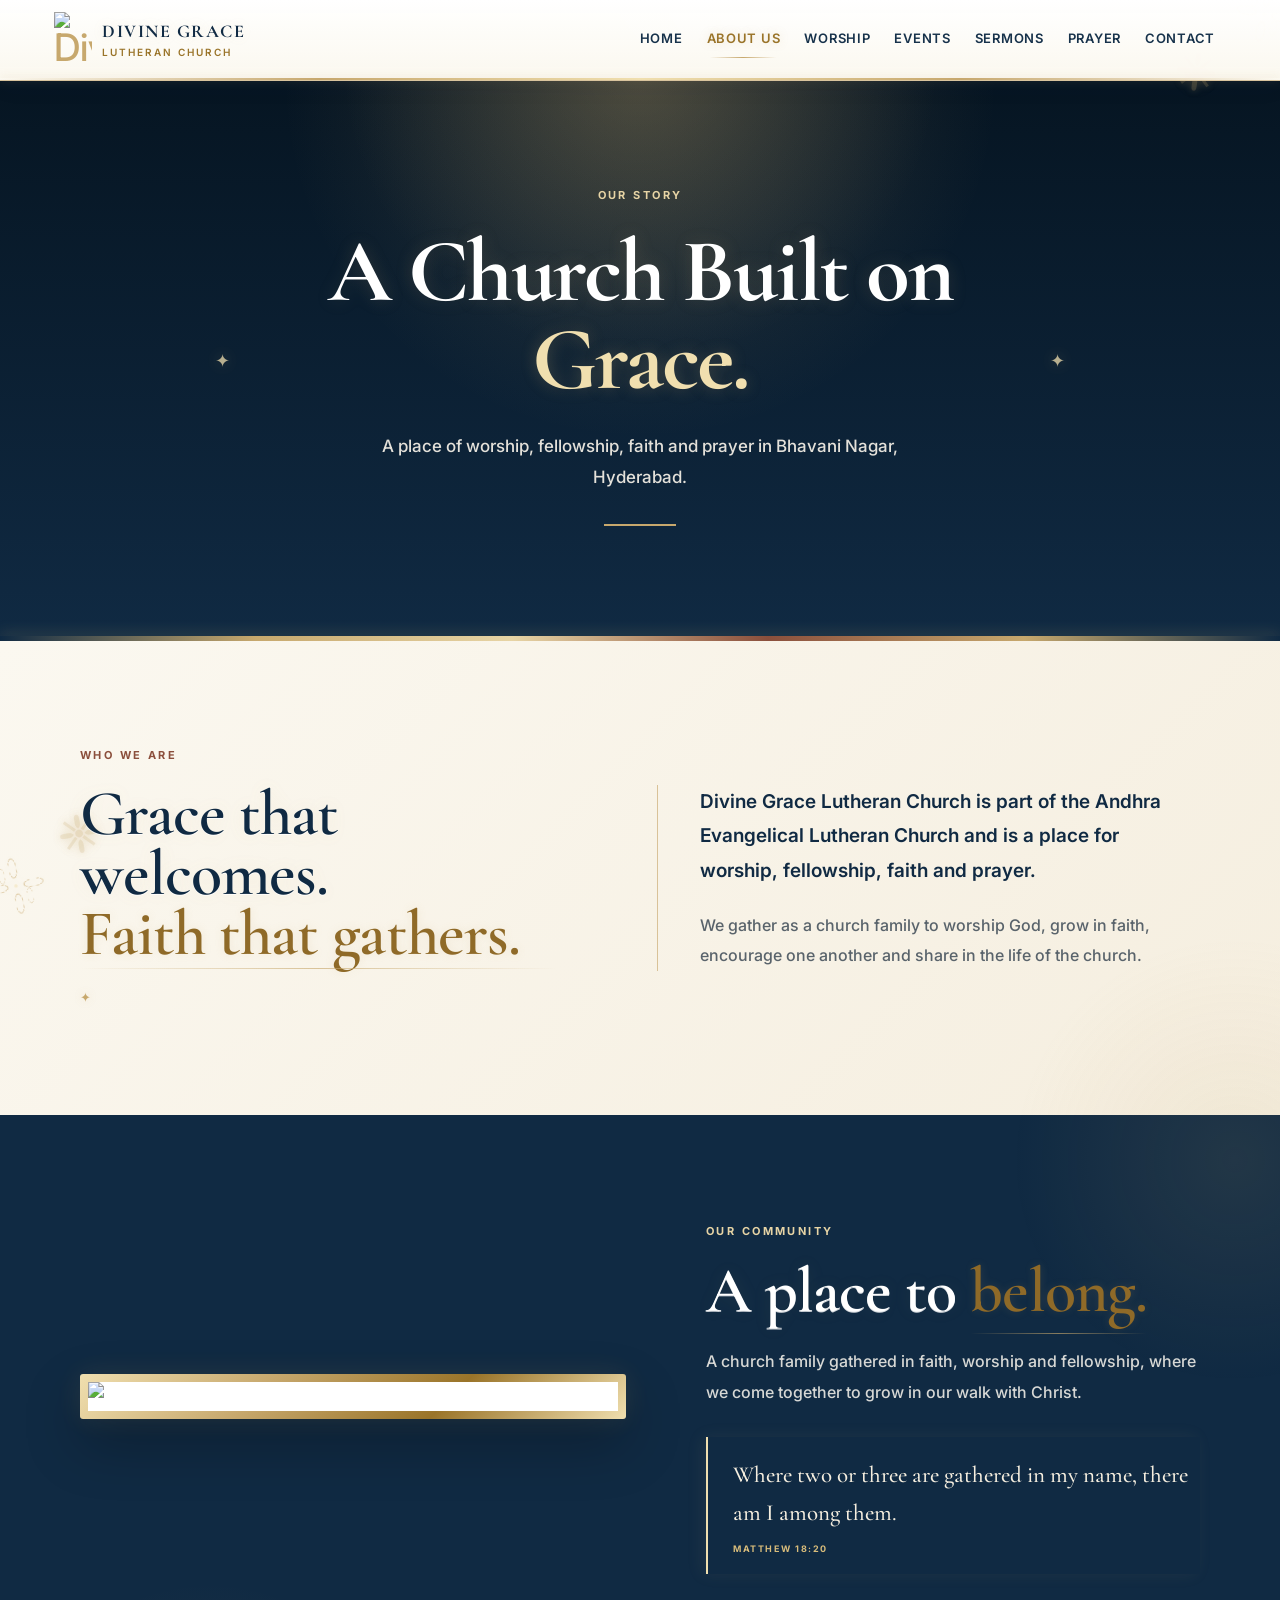
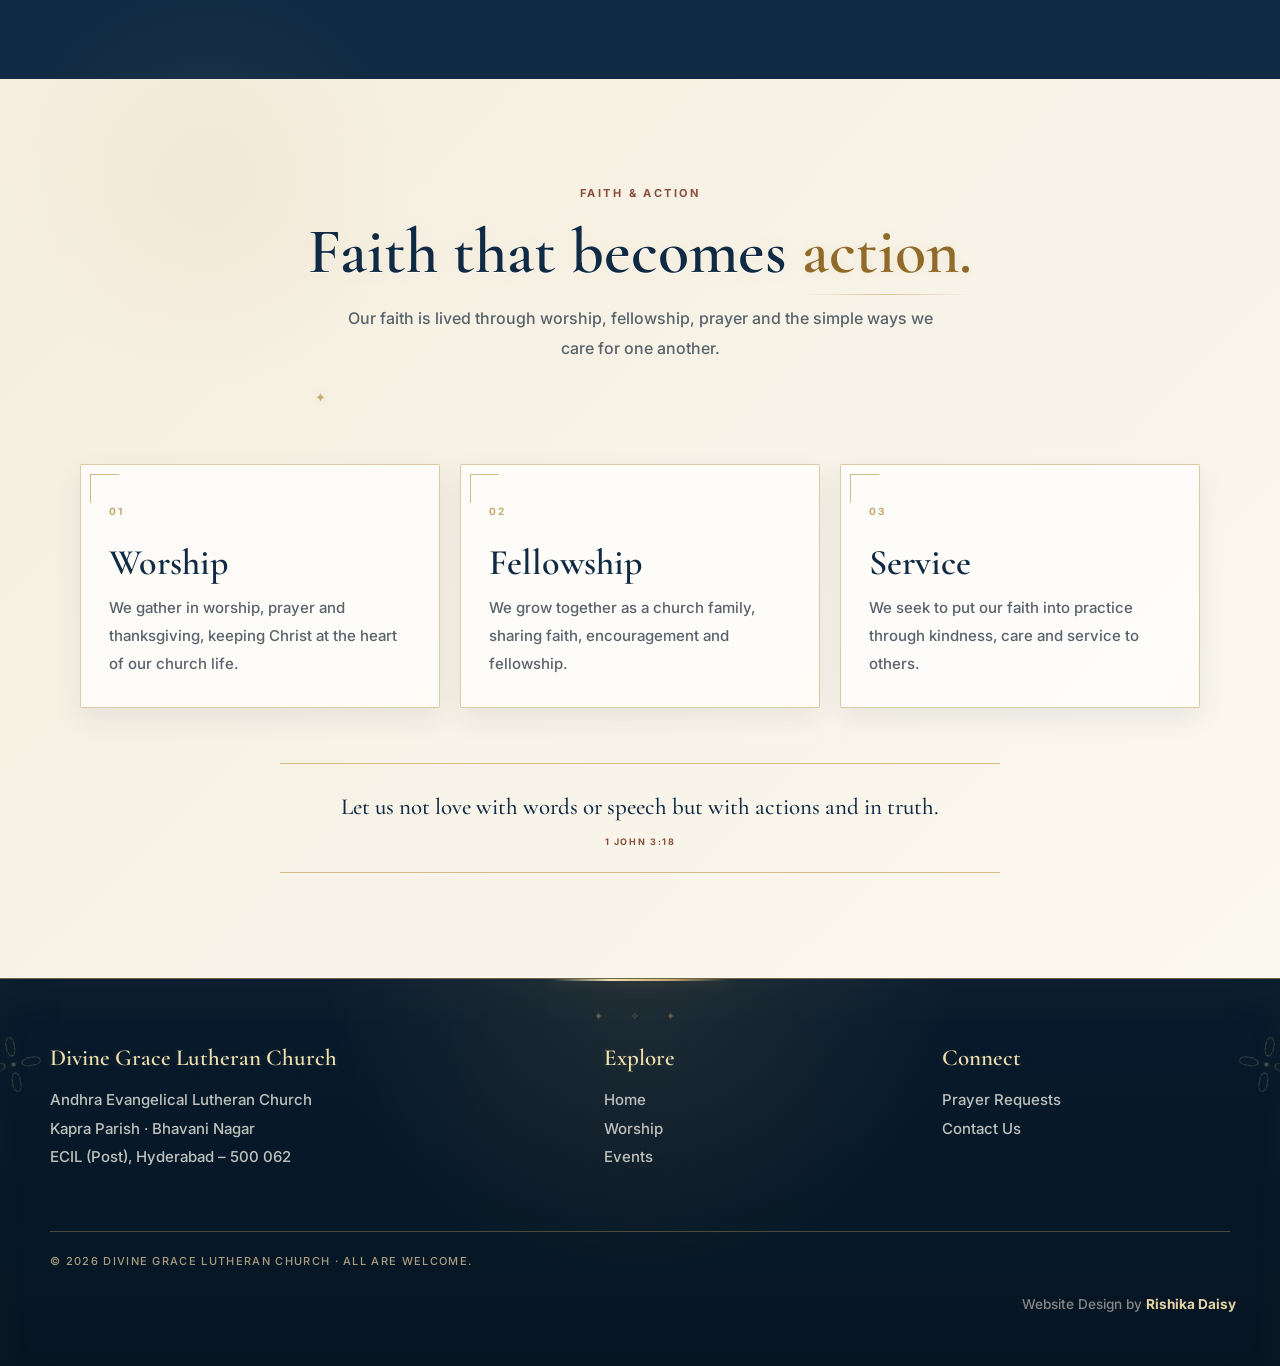
==== about.html @ f61ef1a0 "Add files via upload" ====
<!doctype html>
<html lang="en">
<head>
  <meta charset="utf-8">
  <meta name="viewport" content="width=device-width, initial-scale=1">
  <title>About Us · Divine Grace Lutheran Church</title>
  <link rel="stylesheet" href="styles.css">
</head>

<body>

<header class="site-header">
  <nav class="nav">

    <a class="brand" href="index.html">
      <div class="brand-mark">
        <img src="assets/churchlogo.jpg" alt="Divine Grace Lutheran Church Logo">
      </div>

      <div class="brand-name">
        <strong>DIVINE GRACE</strong>
        <span>LUTHERAN CHURCH</span>
      </div>
    </a>

    <div class="navlinks">
      <a href="index.html">Home</a>
      <a href="about.html" class="active">About Us</a>
      <a href="worship.html">Worship</a>
      <a href="events.html">Events</a>
      <a href="sermons.html">Sermons</a>
      <a href="prayer.html">Prayer</a>
      <a href="contact.html">Contact</a>
    </div>

  </nav>
</header>


<main>

  <!-- HERO -->

  <section class="about2-hero">
    <div class="about2-hero-inner">

      <div class="about2-eyebrow">OUR STORY</div>

      <h1>
        A Church Built on
        <span>Grace.</span>
      </h1>

      <p>
        A place of worship, fellowship, faith and prayer
        in Bhavani Nagar, Hyderabad.
      </p>

      <div class="about2-divider"></div>

    </div>
  </section>


  <!-- WHO WE ARE -->

  <section class="about2-who">
    <div class="about2-container">

      <div class="about2-who-heading">
        <div class="about2-eyebrow-dark">WHO WE ARE</div>

        <h2>
          Grace that welcomes.
          <span>Faith that gathers.</span>
        </h2>
      </div>

      <div class="about2-who-copy">

        <p class="about2-lead">
          Divine Grace Lutheran Church is part of the
          Andhra Evangelical Lutheran Church and is a
          place for worship, fellowship, faith and prayer.
        </p>

        <p>
          We gather as a church family to worship God,
          grow in faith, encourage one another and share
          in the life of the church.
        </p>

      </div>

    </div>
  </section>


  <!-- COMMUNITY -->

  <section class="about2-community">

    <div class="about2-container about2-community-grid">

      <div class="about2-image">

        <div class="about2-image-frame">
          <img
            src="assets/churchpic.jpg"
            alt="Divine Grace Lutheran Church"
          >
        </div>

      </div>


      <div class="about2-community-copy">

        <div class="about2-eyebrow-light">
          OUR COMMUNITY
        </div>

        <h2>
          A place to
          <span>belong.</span>
        </h2>

        <p>
          A church family gathered in faith,
          worship and fellowship, where we
          come together to grow in our walk
          with Christ.
        </p>

        <div class="about2-scripture">

          <div class="about2-scripture-mark">“</div>

          <p>
            Where two or three are gathered
            in my name, there am I among them.
          </p>

          <span>Matthew 18:20</span>

        </div>

      </div>

    </div>

  </section>


  <!-- FAITH & ACTION -->

  <section class="about2-faith">

    <div class="about2-container">

      <div class="about2-faith-heading">

        <div class="about2-eyebrow-dark">
          FAITH &amp; ACTION
        </div>

        <h2>
          Faith that becomes
          <span>action.</span>
        </h2>

        <p>
          Our faith is lived through worship,
          fellowship, prayer and the simple
          ways we care for one another.
        </p>

      </div>


      <div class="about2-values">

        <div class="about2-value">

          <span>01</span>

          <h3>Worship</h3>

          <p>
            We gather in worship, prayer and
            thanksgiving, keeping Christ at
            the heart of our church life.
          </p>

        </div>


        <div class="about2-value">

          <span>02</span>

          <h3>Fellowship</h3>

          <p>
            We grow together as a church family,
            sharing faith, encouragement
            and fellowship.
          </p>

        </div>


        <div class="about2-value">

          <span>03</span>

          <h3>Service</h3>

          <p>
            We seek to put our faith into practice
            through kindness, care and service
            to others.
          </p>

        </div>

      </div>


      <div class="about2-faith-verse">

        <p>
          Let us not love with words or speech
          but with actions and in truth.
        </p>

        <span>1 John 3:18</span>

      </div>

    </div>

  </section>

</main>


<!-- FOOTER -->

<footer>

  <div class="footer-grid">

    <div>
      <h3>Divine Grace Lutheran Church</h3>

      <p>
        Andhra Evangelical Lutheran Church<br>
        Kapra Parish · Bhavani Nagar<br>
        ECIL (Post), Hyderabad – 500 062
      </p>
    </div>

    <div>
      <h3>Explore</h3>

      <p>
        <a href="index.html">Home</a><br>
        <a href="worship.html">Worship</a><br>
        <a href="events.html">Events</a>
      </p>
    </div>

    <div>
      <h3>Connect</h3>

      <p>
        <a href="prayer.html">Prayer Requests</a><br>
        <a href="contact.html">Contact Us</a>
      </p>
    </div>

  </div>

  <div class="copyright">
    © 2026 Divine Grace Lutheran Church · All are welcome.
  </div>
 <div class="designer-credit-right">
  Website Design by <a>Rishika Daisy</a>
</div>
</footer>

<script src="site.js"></script>

</body>
</html>
---- styles.css ----
@import url('https://fonts.googleapis.com/css2?family=Cormorant+Garamond:wght@500;600;700&family=Inter:wght@400;500;600&display=swap');

@import url('https://fonts.googleapis.com/css2?family=Great+Vibes&display=swap');
:root{
  --navy:#102A43;
  --navy2:#071B2D;
  --gold:#C7A86D;
  --cream:#F5EEDF;
  --cream2:#FBF8F0;
  --sienna:#8B4F3C;
  --ink:#17324B;
  --gold-light:#E7D4A5;
}

*{
  box-sizing:border-box;
}

body{
  margin:0;
  background:var(--cream);
  color:var(--ink);
  font-family:Inter,Arial,sans-serif;
  line-height:1.7;
}

a{
  text-decoration:none;
  color:inherit;
}


/* =========================
   HEADER
   ========================= */

.site-header{
  position:sticky;
  top:0;
  z-index:10;
  background:rgba(251,248,240,.97);
  border-bottom:1px solid rgba(199,168,109,.45);
}

.nav{
  max-width:1220px;
  margin:auto;
  min-height:78px;
  padding:10px 24px;
  display:flex;
  align-items:center;
  gap:20px;
}

.brand{
  display:flex;
  align-items:center;
  gap:12px;
  margin-right:auto;
}


/* RECTANGULAR LOGO */

.brand-mark{
  width:58px;
  height:48px;
  overflow:hidden;
  display:flex;
  align-items:center;
  justify-content:center;
  flex-shrink:0;
}

.brand-mark img{
  width:100%;
  height:100%;
  max-width:100%;
  max-height:100%;
  object-fit:contain;
  display:block;
}

.brand-name{
  color:var(--navy);
  line-height:1.05;
}

.brand-name strong{
  display:block;
  font:700 21px 'Cormorant Garamond',serif;
  letter-spacing:.08em;
}

.brand-name span{
  font-size:9px;
  letter-spacing:.22em;
}

.navlinks{
  display:flex;
  gap:2px;
}

.navlinks a{
  padding:12px 11px;
  font-size:12px;
  letter-spacing:.07em;
  text-transform:uppercase;
}

.navlinks a:hover,
.navlinks a.active{
  color:#9b772e;
}


/* =========================================================
   HERO
   ========================================================= */

.hero{
  min-height:650px;

  display:flex;
  align-items:center;
  justify-content:flex-end;

  position:relative;

  background-image:url('assets/church.jpg');

  background-size:cover;
  background-position:center center;

  overflow:hidden;
}


/* Glossy light sweep — NOT a dark overlay */

.hero:before{
  content:'';

  position:absolute;

  inset:0;

  background:
    radial-gradient(
      circle at 82% 25%,
      rgba(255,255,255,.20),
      transparent 32%
    );

  pointer-events:none;
}


/* Bottom gold/sienna shine */

.hero:after{
  content:'';

  position:absolute;

  left:0;
  right:0;
  bottom:0;

  height:6px;

  background:
    linear-gradient(
      90deg,
      var(--navy),
      var(--gold),
      var(--gold-light),
      var(--sienna),
      var(--gold-light),
      var(--gold),
      var(--navy)
    );

  box-shadow:
    0 -2px 12px rgba(199,168,109,.35);
}


/* =========================================================
   HERO CONTENT
   ========================================================= */

.hero-content{
  max-width:1220px;
  width:100%;

  margin:auto;

  /*
     Higher on the image
     More breathing room on the right
  */

  padding:
    5px
    65px
    265px
    24px;

  display:flex;

  flex-direction:column;
  align-items:flex-end;

  text-align:right;

  position:relative;
  z-index:2;
}


/* =========================================================
   HERO KICKER
   ========================================================= */

.kicker{
  font-family:'Inter',Arial,sans-serif;

  font-size:11px;
  letter-spacing:.34em;

  text-transform:uppercase;

  font-weight:700;

  color:#66382D;

  margin-bottom:2px;

  text-shadow:
    0 1px 0 rgba(255,255,255,.55);
}


/* =========================================================
   HERO MAIN HEADING
   ========================================================= */

.hero h1{
  margin:4px 0 6px;

  max-width:720px;

  font-family:'Cormorant Garamond',serif;

  font-size:clamp(58px,7vw,96px);

  /*
     BOLD — NOT ITALIC
  */

  font-weight:700;

  font-style:normal;

  line-height:.84;

  letter-spacing:-.025em;

  color:#432722;

  text-shadow:
    0 2px 0 rgba(255,255,255,.55),
    0 5px 18px rgba(255,255,255,.20);
}


/* Emphasis stays bold */

.hero h1 em{
  font-style:normal;
  font-weight:700;

  color:#794334;
}


/* =========================================================
   HERO TAGLINE
   ========================================================= */

.hero p{
  max-width:540px;

  margin:10px 0 8px;

  font-family:'Inter',Arial,sans-serif;

  font-size:17px;

  /*
     BOLD — NO ITALIC
  */

  font-style:normal;
  font-weight:700;

  line-height:1.35;

  color:#432722;

  text-shadow:
    0 1px 0 rgba(255,255,255,.65);
}


/* =========================================================
   HERO LOCATION
   ========================================================= */

.location{
  margin:5px 0 0;

  font-family:'Inter',Arial,sans-serif;

  font-size:11px;

  font-weight:700;

  letter-spacing:.18em;

  text-transform:uppercase;

  color:#66382D;

  text-shadow:
    0 1px 0 rgba(255,255,255,.55);
}


/* =========================
   BUTTONS
   ========================= */

.btns{
  display:flex;
  gap:12px;
  flex-wrap:wrap;
}

.btn{
  display:inline-flex;
  padding:13px 22px;
  border:1px solid var(--gold);
  font-size:11px;
  letter-spacing:.1em;
  text-transform:uppercase;
  font-weight:600;
}

.btn.gold{
  background:var(--gold);
  color:var(--navy);
}

.btn.outline{
  color:#fff;
  background:rgba(16,42,67,.25);
}


/* =========================
   DECORATIVE BAND
   ========================= */

.band{
  height:6px;
  background:
    linear-gradient(
      90deg,
      var(--navy),
      var(--gold),
      var(--sienna),
      var(--cream),
      var(--gold),
      var(--navy)
    );
}


/* =========================
   SECTIONS
   ========================= */

.section{
  padding:90px 24px;
}

.section-inner{
  max-width:1100px;
  margin:auto;
}

h2{
  font:600 clamp(42px,5vw,64px)/1 'Cormorant Garamond',serif;
  color:var(--navy);
  margin:12px 0 22px;
}

.lead{
  font-size:17px;
  max-width:720px;
}

.welcome{
  background:var(--cream2);
}

.split{
  display:grid;
  grid-template-columns:1.05fr .95fr;
  gap:65px;
  align-items:center;
}


/* =========================
   WELCOME IMAGE
   ========================= */

.photo-frame img{
  position:relative;
  z-index:1;
  display:block;
  width:100%;
  height:auto;
  object-fit:contain;
}


/* =========================
   WORSHIP SECTION
   ========================= */

.navy-section{
  background:var(--navy);
  color:#fff;
}

.navy-section h2{
  color:#fff;
}

.services{
  display:grid;
  grid-template-columns:repeat(3,1fr);
  gap:18px;
  margin-top:38px;
}

.card,
.light-card{
  border:1px solid rgba(199,168,109,.4);
  padding:28px;
}

.card{
  background:rgba(255,255,255,.05);
  min-height:205px;
}

.card .time{
  font-size:11px;
  letter-spacing:.18em;
  color:#e0c78e;
  text-transform:uppercase;
}

.card h3,
.light-card h3{
  font:600 32px 'Cormorant Garamond',serif;
  margin:14px 0;
  color:inherit;
}



/* =========================
   OTHER PAGES
   ========================= */

.page-hero{
  background:var(--navy);
  padding:78px 24px;
  text-align:center;
  color:#fff;
}

.page-hero h1{
  font:600 70px 'Cormorant Garamond',serif;
  margin:0;
}

.page-hero p{
  max-width:650px;
  margin:15px auto;
}

.grid{
  display:grid;
  grid-template-columns:repeat(3,1fr);
  gap:22px;
}

.light-card{
  background:var(--cream2);
  color:var(--ink);
}


/* =========================
   FOOTER
   ========================= */

footer{
  background:#061522;
  color:#dcd8ce;
  padding:65px 24px 30px;
}

.footer-grid{
  max-width:1180px;
  margin:auto;
  display:grid;
  grid-template-columns:1.4fr .8fr .8fr;
  gap:50px;
}

footer h3{
  color:#e0c98f;
  font:400 20px 'Cormorant Garamond',serif;
  margin:0 0 14px;
}

footer p,
footer li{
  font:14px/1.8 Inter,Arial,sans-serif;
  color:#bfc1bd;
}

footer p{
  margin:0 0 14px;
}

footer ul{
  list-style:none;
  padding:0;
  margin:0;
}

footer li{
  margin-bottom:5px;
}

footer a{
  transition:color .2s ease;
}

footer a:hover{
  color:#e0c98f;
}

.footer-welcome{
  color:#e0c98f !important;
}

.copyright{
  max-width:1180px;
  margin:45px auto 0;
  padding-top:20px;
  border-top:1px solid rgba(199,168,109,.25);
  font:10px Inter,Arial,sans-serif;
  letter-spacing:.12em;
  text-transform:uppercase;
  color:#858c8a;
}


/* =========================
   MOBILE
   ========================= */
@media(max-width:900px){

  .navlinks{
    display:none;
  }

  .hero{
    min-height:610px;
    background-position:center center;
  }

  .hero-content{
    align-items:center;
    text-align:center;
    padding:70px 20px 100px;
  }

  .split,
  .services,
  .grid,
  .footer-grid{
    grid-template-columns:1fr;
  }

  .section{
    padding:68px 20px;
  }

  .page-hero h1{
    font-size:52px;
  }

}





/* =========================================================
   ABOUT PAGE — GLOSSY EDITORIAL DESIGN
   ========================================================= */
/* =========================================================
   ABOUT PAGE — ORIGINAL GLOSSY STYLE / REFINED
   ========================================================= */

/* =========================
   ABOUT CONTAINER
   ========================= */

.about2-container{
  width:min(1120px, calc(100% - 48px));
  margin:0 auto;
}


/* =========================
   ABOUT HERO
   ========================= */

.about2-hero{
  min-height:560px;

  display:flex;
  align-items:center;
  justify-content:center;

  text-align:center;

  position:relative;
  overflow:hidden;

  background:
    linear-gradient(
      180deg,
      rgba(7,27,45,.92),
      rgba(16,42,67,.96)
    );

  color:#fff;
}


/* subtle warm glow */

.about2-hero:before{
  content:'';

  position:absolute;
  width:620px;
  height:620px;

  top:-330px;
  left:50%;

  transform:translateX(-50%);

  background:
    radial-gradient(
      circle,
      rgba(199,168,109,.22),
      transparent 68%
    );

  pointer-events:none;
}


/* elegant bottom line */

.about2-hero:after{
  content:'';

  position:absolute;

  left:0;
  right:0;
  bottom:0;

  height:5px;

  background:
    linear-gradient(
      90deg,
      var(--navy),
      var(--gold),
      #E7D4A5,
      var(--sienna),
      var(--gold),
      var(--navy)
    );

  box-shadow:
    0 -2px 14px rgba(199,168,109,.28);
}


.about2-hero-inner{
  position:relative;
  z-index:1;

  max-width:850px;

  padding:100px 24px 110px;
}


/* =========================
   SMALL LABELS
   ========================= */

.about2-eyebrow,
.about2-eyebrow-dark,
.about2-eyebrow-light{
  font-family:'Inter',Arial,sans-serif;
  font-size:10px;
  font-weight:700;
  letter-spacing:.28em;
  text-transform:uppercase;
}


.about2-eyebrow{
  color:#E7D4A5;
  margin-bottom:22px;
}


.about2-eyebrow-dark{
  color:var(--sienna);
  margin-bottom:18px;
}


.about2-eyebrow-light{
  color:#E7D4A5;
  margin-bottom:18px;
}


/* =========================
   HERO TITLE
   ========================= */

.about2-hero h1{
  margin:0;

  color:#fff;

  font:
    600 clamp(58px,7vw,92px)/.88
    'Cormorant Garamond',serif;

  letter-spacing:-.025em;
}


.about2-hero h1 span{
  color:#D8BC7B;
}


.about2-hero p{
  max-width:600px;

  margin:27px auto 0;

  color:#E4E1DA;

  font:
    400 16px/1.75
    'Inter',Arial,sans-serif;
}


.about2-divider{
  width:72px;
  height:2px;

  margin:30px auto 0;

  background:var(--gold);
}


/* =========================
   WHO WE ARE
   ========================= */

.about2-who{
  padding:105px 0;

  background:
    linear-gradient(
      135deg,
      #FBF8F0 0%,
      #F5EEDF 100%
    );
}


.about2-who .about2-container{
  display:grid;

  grid-template-columns:
    minmax(0,.95fr)
    minmax(0,1.05fr);

  gap:85px;

  align-items:center;
}


.about2-who-heading{
  padding-right:15px;
}


.about2-who-heading h2{
  margin:0;

  max-width:520px;

  color:var(--navy);

  font:
    600 clamp(45px,5vw,68px)/.94
    'Cormorant Garamond',serif;

  letter-spacing:-.015em;
}


.about2-who-heading h2 span{
  display:block;

  color:var(--sienna);
}


.about2-who-copy{
  padding-left:42px;

  border-left:
    1px solid rgba(199,168,109,.65);
}


.about2-who-copy p{
  max-width:570px;

  margin:0;

  color:#59636B;

  font:
    400 15px/1.85
    'Inter',Arial,sans-serif;
}


.about2-who-copy .about2-lead{
  margin-bottom:22px;

  color:var(--navy);

  font:
    500 18px/1.75
    'Inter',Arial,sans-serif;
}


/* =========================
   COMMUNITY
   ========================= */

.about2-community{
  padding:105px 0;

  background:var(--navy);

  color:#fff;

  position:relative;
}


/* very subtle warm glow */

.about2-community:before{
  content:'';

  position:absolute;

  width:450px;
  height:450px;

  right:-180px;
  top:-180px;

  background:
    radial-gradient(
      circle,
      rgba(199,168,109,.10),
      transparent 70%
    );

  pointer-events:none;
}


.about2-community-grid{
  position:relative;
  z-index:1;

  display:grid;

  grid-template-columns:
    minmax(0,1.05fr)
    minmax(0,.95fr);

  gap:80px;

  align-items:center;
}


/* =========================
   COMMUNITY IMAGE
   ========================= */

.about2-image{
  padding:8px;

  background:
    linear-gradient(
      135deg,
      #E7D4A5,
      #C7A86D,
      #F5EEDF
    );

  border-radius:3px;

  box-shadow:
    0 24px 55px rgba(0,0,0,.28);
}


.about2-image-frame{
  overflow:hidden;

  background:#fff;

  border-radius:0;
}


.about2-image img{
  display:block;

  width:100%;
  height:auto;

  object-fit:cover;

  /* absolutely straight — no rotation */
  transform:none;
}


/* =========================
   COMMUNITY TEXT
   ========================= */

.about2-community-copy{
  padding-top:2px;
}


.about2-community-copy h2{
  margin:0 0 23px;

  color:#fff;

  font:
    600 clamp(48px,5vw,70px)/.9
    'Cormorant Garamond',serif;

  letter-spacing:-.015em;
}


.about2-community-copy h2 span{
  color:#D8BC7B;
}


.about2-community-copy > p{
  max-width:510px;

  margin:0;

  color:#D7D8D5;

  font:
    400 15px/1.85
    'Inter',Arial,sans-serif;
}


/* =========================
   COMMUNITY VERSE
   ========================= */

.about2-scripture{
  max-width:510px;

  margin-top:30px;

  padding:20px 0 20px 25px;

  border-left:
    2px solid var(--gold);

  background:transparent;

  border-radius:0;
}


.about2-scripture-mark{
  display:none;
}


.about2-scripture p{
  margin:0;

  color:#F5EEDF;

  font:
    500 20px/1.5
    'Cormorant Garamond',serif;
}


.about2-scripture span{
  display:block;

  margin-top:10px;

  color:#D8BC7B;

  font:
    700 9px
    'Inter',Arial,sans-serif;

  letter-spacing:.18em;

  text-transform:uppercase;
}


/* =========================
   FAITH & ACTION
   ========================= */

.about2-faith{
  padding:105px 0;

  background:
    linear-gradient(
      135deg,
      #F5EEDF,
      #FBF8F0
    );
}


.about2-faith-heading{
  max-width:720px;

  margin:0 auto 55px;

  text-align:center;
}


.about2-faith-heading h2{
  margin:0;

  color:var(--navy);

  font:
    600 clamp(45px,5vw,68px)/.94
    'Cormorant Garamond',serif;
}


.about2-faith-heading h2 span{
  color:var(--sienna);
}


.about2-faith-heading p{
  max-width:620px;

  margin:21px auto 0;

  color:#59636B;

  font:
    400 15px/1.8
    'Inter',Arial,sans-serif;
}


/* =========================
   VALUES
   ========================= */

.about2-values{
  display:grid;

  grid-template-columns:
    repeat(3,1fr);

  gap:20px;
}


.about2-value{
  min-height:230px;

  padding:30px 28px;

  background:
    rgba(255,255,255,.72);

  border:
    1px solid rgba(199,168,109,.42);

  border-radius:2px;

  box-shadow:
    0 10px 28px rgba(16,42,67,.06);

  transition:
    transform .25s ease,
    box-shadow .25s ease;
}


.about2-value:hover{
  transform:translateY(-4px);

  box-shadow:
    0 17px 35px rgba(16,42,67,.11);
}


.about2-value > span{
  color:var(--gold);

  font:
    700 10px
    'Inter',Arial,sans-serif;

  letter-spacing:.18em;
}


.about2-value h3{
  margin:17px 0 10px;

  color:var(--navy);

  font:
    600 34px
    'Cormorant Garamond',serif;
}


.about2-value p{
  margin:0;

  color:#59636B;

  font:
    400 14px/1.8
    'Inter',Arial,sans-serif;
}


/* =========================
   FINAL VERSE
   ========================= */

.about2-faith-verse{
  max-width:720px;

  margin:55px auto 0;

  padding:25px 20px;

  text-align:center;

  border-top:
    1px solid rgba(199,168,109,.65);

  border-bottom:
    1px solid rgba(199,168,109,.65);
}


.about2-faith-verse p{
  margin:0;

  color:var(--navy);

  font:
    500 21px/1.5
    'Cormorant Garamond',serif;
}


.about2-faith-verse span{
  display:block;

  margin-top:9px;

  color:var(--sienna);

  font:
    700 9px
    'Inter',Arial,sans-serif;

  letter-spacing:.18em;

  text-transform:uppercase;
}


/* =========================
   ABOUT MOBILE
   ========================= */

@media(max-width:900px){

  .about2-container{
    width:min(100% - 40px,620px);
  }

  .about2-hero{
    min-height:500px;
  }

  .about2-hero-inner{
    padding:80px 20px 90px;
  }

  .about2-hero h1{
    font-size:clamp(52px,13vw,72px);
  }

  .about2-hero p{
    font-size:14px;
  }

  .about2-who{
    padding:75px 0;
  }

  .about2-who .about2-container{
    grid-template-columns:1fr;
    gap:35px;
  }

  .about2-who-copy{
    padding-left:22px;
  }

  .about2-community{
    padding:75px 0;
  }

  .about2-community-grid{
    grid-template-columns:1fr;
    gap:45px;
  }

  .about2-community-copy{
    text-align:left;
  }

  .about2-scripture{
    margin-top:28px;
  }

  .about2-faith{
    padding:75px 0;
  }

  .about2-faith-heading{
    margin-bottom:38px;
  }

  .about2-values{
    grid-template-columns:1fr;
    gap:15px;
  }

  .about2-value{
    min-height:auto;
  }

}
/* =========================
   FOOTER
   ========================= */

footer{
  background:#061522;
  color:#dcd8ce;
  padding:65px 24px 30px;
}

.footer-grid{
  max-width:1180px;
  margin:auto;
  display:grid;
  grid-template-columns:1.4fr .8fr .8fr;
  gap:50px;
}

footer h3{
  color:#e0c98f;
  font:400 20px 'Cormorant Garamond',serif;
  margin:0 0 14px;
}

footer p,
footer li{
  font:14px/1.8 Inter,Arial,sans-serif;
  color:#bfc1bd;
}

footer p{
  margin:0 0 14px;
}

footer ul{
  list-style:none;
  padding:0;
  margin:0;
}

footer li{
  margin-bottom:5px;
}

footer a{
  transition:color .2s ease;
}

footer a:hover{
  color:#e0c98f;
}

.footer-welcome{
  color:#e0c98f !important;
}

.copyright{
  max-width:1180px;
  margin:45px auto 0;
  padding-top:20px;
  border-top:1px solid rgba(199,168,109,.25);
  font:10px Inter,Arial,sans-serif;
  letter-spacing:.12em;
  text-transform:uppercase;
  color:#858c8a;
}

/* =========================
   MOBILE
   ========================= */

@media(max-width:900px){

  .about2-container{
    width:min(100% - 40px, 600px);
  }

  .about2-hero{
    min-height:460px;
  }

  .about2-hero-inner{
    padding:75px 20px;
  }

  .about2-who{
    padding:70px 0;
  }

  .about2-who .about2-container{
    grid-template-columns:1fr;
    gap:35px;
  }

  .about2-who-copy{
    padding-left:22px;
  }

  .about2-community{
    padding:75px 0;
  }

  .about2-community-grid{
    grid-template-columns:1fr;
    gap:50px;
  }

  .about2-community-copy{
    text-align:center;
  }

  .about2-community-copy > p{
    margin-left:auto;
    margin-right:auto;
  }

  .about2-scripture{
    margin-left:auto;
    margin-right:auto;
    text-align:left;
  }

  .about2-faith{
    padding:75px 0;
  }

  .about2-values{
    grid-template-columns:1fr;
    gap:16px;
  }

}

/* =========================================================
   WORSHIP PAGE
   ========================================================= */

/* =========================================================
   WORSHIP PAGE
   ========================================================= */

.worship-page-hero{
  min-height:520px;
  position:relative;
  overflow:hidden;

  display:flex;
  align-items:center;
  justify-content:center;

  background:
    linear-gradient(
      135deg,
      var(--navy2) 0%,
      var(--navy) 65%,
      #183b56 100%
    );

  color:#fff;
  text-align:center;
}

.worship-hero-decoration{
  position:absolute;
  width:500px;
  height:500px;

  border:1px solid rgba(199,168,109,.22);
  border-radius:50%;

  right:-180px;
  top:-190px;
}

.worship-hero-decoration::before{
  content:"";

  position:absolute;
  width:360px;
  height:360px;

  border:1px solid rgba(199,168,109,.14);
  border-radius:50%;

  left:65px;
  top:65px;
}

.worship-hero-content{
  position:relative;
  z-index:2;

  max-width:760px;
  padding:90px 24px;
}

.worship-page-hero .eyebrow{
  color:#E7D4A5;
}

.worship-page-hero h1{
  margin:14px 0 18px;

  font:
    500 clamp(48px,7vw,82px)/.95
    'Cormorant Garamond',Georgia,serif;

  letter-spacing:-.025em;
}

.worship-page-hero p{
  max-width:590px;
  margin:auto;

  color:#e7e3da;

  font:
    15px/1.8
    Inter,Arial,sans-serif;
}

.worship-gold-rule{
  width:90px;
  height:2px;

  margin:28px auto 0;

  background:
    linear-gradient(
      90deg,
      transparent,
      var(--gold),
      transparent
    );
}


/* =========================
   CHURCH SCHEDULE
   ========================= */

.worship-intro-section{
  background:var(--cream2);
  padding:100px 24px 110px;
}

.worship-intro{
  max-width:1180px;
  margin:auto;

  display:grid;
  grid-template-columns:.9fr 1.1fr;
  gap:100px;

  align-items:end;
}

.worship-dark-eyebrow{
  color:var(--sienna);

  font:
    700 10px
    Inter,Arial,sans-serif;

  letter-spacing:.2em;
  text-transform:uppercase;
}

.worship-intro h2{
  margin:14px 0 0;

  color:var(--navy);

  font:
    500 clamp(42px,5vw,64px)/1
    'Cormorant Garamond',Georgia,serif;

  letter-spacing:-.025em;
}

.worship-intro h2 span{
  color:var(--sienna);
  font-style:italic;
}

.worship-intro-copy{
  max-width:600px;
}

.worship-intro-copy p{
  margin:0 0 14px;

  color:#526170;

  font:
    15px/1.8
    Inter,Arial,sans-serif;
}

.worship-intro-copy p:last-child{
  margin-bottom:0;
}


/* =========================
   GOLD RULE
   ========================= */

.worship-section-rule{
  max-width:1180px;
  height:1px;

  margin:60px auto 55px;

  background:rgba(199,168,109,.35);

  position:relative;
}

.worship-section-rule span{
  display:block;

  width:70px;
  height:3px;

  background:var(--gold);

  position:absolute;
  left:0;
  top:-1px;
}


/* =========================
   SCHEDULE GRID
   ========================= */

.worship-schedule-grid{
  max-width:1180px;
  margin:auto;

  display:grid;
  grid-template-columns:repeat(2,1fr);
  gap:20px;
}


/* =========================================================
   WORSHIP CARDS — STRONG GOLD FRAME
   ========================================================= */

.worship-card{
  position:relative;

  background:#fff;

  border:2px solid rgba(199,168,109,.65);

  padding:34px 36px 36px;

  min-height:225px;

  box-shadow:
    0 14px 38px rgba(16,42,67,.07);

  overflow:hidden;

  transition:
    transform .25s ease,
    box-shadow .25s ease,
    border-color .25s ease;
}


/* LEFT GOLD ACCENT */

.worship-card::before{
  content:"";

  position:absolute;

  left:-2px;
  top:22px;

  width:5px;
  height:65px;

  background:var(--gold);
}


/* TOP-RIGHT GOLD CORNER */

.worship-card::after{
  content:"";

  position:absolute;

  top:-2px;
  right:-2px;

  width:38px;
  height:38px;

  border-top:4px solid var(--gold);
  border-right:4px solid var(--gold);
}


/* HOVER */

.worship-card:hover{
  transform:translateY(-5px);

  border-color:var(--gold);

  box-shadow:
    0 20px 45px rgba(16,42,67,.13);
}


/* CARD TOP */

.worship-card-top{
  display:flex;

  justify-content:space-between;
  align-items:center;

  gap:20px;
}


/* DAY */

.worship-day{
  color:var(--sienna);

  font:
    800 11px
    Inter,Arial,sans-serif;

  letter-spacing:.16em;
  text-transform:uppercase;
}


/* TIME — BIG + BOLD */

.worship-time{
  color:var(--navy);

  font:
    800 18px/1
    Inter,Arial,sans-serif;

  letter-spacing:.025em;

  white-space:nowrap;
}


/* GOLD DIVIDER INSIDE CARD */

.worship-card-line{
  width:55px;
  height:2px;

  margin:19px 0 18px;

  background:var(--gold);
}


/* SERVICE TITLE — LARGE + BOLD */

.worship-card h3{
  margin:0 0 12px;

  color:var(--navy);

  font:
    600 clamp(30px,2.4vw,36px)/1
    'Cormorant Garamond',Georgia,serif;

  letter-spacing:-.015em;
}


/* DESCRIPTION */

.worship-card p{
  margin:0;

  max-width:520px;

  color:#526170;

  font:
    500 14px/1.65
    Inter,Arial,sans-serif;
}


/* =========================
   SCRIPTURE BAND
   ========================= */

.worship-scripture{
  position:relative;

  padding:90px 24px;

  background:
    linear-gradient(
      135deg,
      var(--navy2),
      var(--navy)
    );

  color:#fff;

  text-align:center;

  overflow:hidden;
}

.worship-scripture::before{
  content:"";

  position:absolute;

  width:420px;
  height:420px;

  border:1px solid rgba(199,168,109,.12);

  border-radius:50%;

  left:-210px;
  top:-210px;
}

.worship-scripture-inner{
  position:relative;
  z-index:2;

  max-width:700px;
  margin:auto;
}

.worship-cross{
  color:var(--gold);

  font-size:20px;

  margin-bottom:16px;
}

.worship-scripture p{
  margin:0;

  font:
    italic 500 clamp(27px,4vw,42px)/1.3
    'Cormorant Garamond',Georgia,serif;
}

.worship-scripture span{
  display:block;

  margin-top:18px;

  color:#E7D4A5;

  font:
    700 9px
    Inter,Arial,sans-serif;

  letter-spacing:.2em;
  text-transform:uppercase;
}


/* =========================
   WORSHIP MOBILE
   ========================= */

@media(max-width:900px){

  .worship-page-hero{
    min-height:450px;
  }

  .worship-hero-content{
    padding:75px 22px;
  }

  .worship-intro{
    grid-template-columns:1fr;
    gap:35px;
  }

  .worship-intro-section{
    padding:75px 20px 80px;
  }

  .worship-schedule-grid{
    grid-template-columns:1fr;
  }

  .worship-card{
    min-height:auto;
    padding:30px 30px 32px;
  }

  .worship-card h3{
    font-size:32px;
  }

  .worship-time{
    font-size:17px;
  }

  .worship-scripture{
    padding:75px 20px;
  }

}


@media(max-width:520px){

  .worship-card{
    padding:28px 27px 30px;
  }

  .worship-card-top{
    align-items:flex-start;

    flex-direction:column;

    gap:8px;
  }

  .worship-card h3{
    font-size:29px;
  }

  .worship-card p{
    font-size:13.5px;
  }

  .worship-time{
    font-size:17px;
  }

}












/* =========================================================
   DIVINE GRACE — GLOBAL GOLD EDITION
   ========================================================= */

:root{
  --gold-deep:#9A7429;
  --gold:#C7A86D;
  --gold-light:#F0DFAF;
  --gold-bright:#FFE8A8;
  --gold-soft:rgba(199,168,109,.18);
}


/* =========================================================
   GLOBAL GOLD ATMOSPHERE
   ========================================================= */

body{
  background:
    radial-gradient(
      circle at 20% 10%,
      rgba(199,168,109,.08),
      transparent 28%
    ),
    radial-gradient(
      circle at 80% 65%,
      rgba(199,168,109,.06),
      transparent 30%
    ),
    var(--cream);
}


/* =========================================================
   GOLD SELECTION
   ========================================================= */

::selection{
  background:var(--gold);
  color:var(--navy);
}


/* =========================================================
   GLOBAL HEADINGS
   ========================================================= */

h1,
h2,
h3{
  position:relative;
}


/* Elegant gold highlight on major headings */

h2{
  text-shadow:
    0 1px 0 rgba(255,255,255,.8),
    0 0 18px rgba(199,168,109,.10);
}


/* =========================================================
   HEADER — GOLD LUXURY
   ========================================================= */

.site-header{
  background:
    linear-gradient(
      180deg,
      rgba(255,255,255,.98),
      rgba(251,248,240,.97)
    );

  border-bottom:
    1px solid rgba(199,168,109,.65);

  box-shadow:
    0 4px 22px rgba(16,42,67,.08);
}


/* Gold line beneath header */

.site-header::after{
  content:"";

  display:block;

  height:2px;

  background:
    linear-gradient(
      90deg,
      transparent,
      var(--gold),
      var(--gold-light),
      var(--gold),
      transparent
    );

  box-shadow:
    0 0 10px rgba(199,168,109,.35);
}


/* Brand */

.brand-name{
  color:var(--navy);
}

.brand-name strong{
  text-shadow:
    0 0 12px rgba(199,168,109,.18);
}

.brand-name span{
  color:var(--gold-deep);
}


/* Navigation */

.navlinks a{
  position:relative;
  transition:
    color .25s ease,
    text-shadow .25s ease;
}

.navlinks a::after{
  content:"";

  position:absolute;

  left:50%;
  bottom:5px;

  width:0;
  height:1px;

  transform:translateX(-50%);

  background:
    linear-gradient(
      90deg,
      transparent,
      var(--gold),
      transparent
    );

  transition:width .25s ease;
}

.navlinks a:hover,
.navlinks a.active{
  color:var(--gold-deep);

  text-shadow:
    0 0 10px rgba(199,168,109,.25);
}

.navlinks a:hover::after,
.navlinks a.active::after{
  width:70%;
}


/* =========================================================
   HERO — GOLD LIGHT
   ========================================================= */

.hero{
  box-shadow:
    inset 0 -30px 70px rgba(199,168,109,.08);
}


/* Golden atmospheric glow */

.hero:before{
  background:
    radial-gradient(
      circle at 78% 25%,
      rgba(255,235,174,.28),
      transparent 27%
    ),
    radial-gradient(
      circle at 88% 72%,
      rgba(199,168,109,.16),
      transparent 25%
    );
}


/* Gold title treatment */

.hero h1{
  text-shadow:
    0 2px 0 rgba(255,255,255,.65),
    0 0 12px rgba(199,168,109,.18),
    0 7px 25px rgba(0,0,0,.08);
}


/* Gold emphasis */

.hero h1 em{
  color:var(--gold-deep);

  text-shadow:
    0 0 14px rgba(199,168,109,.25);
}


/* Gold kicker */

.kicker{
  color:var(--gold-deep);

  text-shadow:
    0 0 10px rgba(199,168,109,.22);
}


/* =========================================================
   BUTTONS — GOLD JEWEL EFFECT
   ========================================================= */

.btn{
  position:relative;
  overflow:hidden;

  border-color:var(--gold);

  box-shadow:
    0 4px 15px rgba(199,168,109,.12);

  transition:
    transform .25s ease,
    box-shadow .25s ease,
    background .25s ease;
}

.btn:hover{
  transform:translateY(-2px);

  box-shadow:
    0 8px 24px rgba(199,168,109,.28);
}

.btn.gold{
  background:
    linear-gradient(
      135deg,
      var(--gold-deep),
      var(--gold),
      var(--gold-light),
      var(--gold)
    );

  color:#102A43;

  border-color:var(--gold-light);
}


/* =========================================================
   SECTION GOLD EDGE
   ========================================================= */

.section{
  position:relative;
}


/* Fine ornamental edge */

.section::before{
  content:"";

  position:absolute;

  top:0;
  left:50%;

  width:min(92%,1100px);
  height:1px;

  transform:translateX(-50%);

  background:
    linear-gradient(
      90deg,
      transparent,
      rgba(199,168,109,.55),
      transparent
    );
}


/* =========================================================
   WELCOME — GOLD FRAME
   ========================================================= */

.welcome{
  position:relative;
  overflow:hidden;
}

.welcome::after{
  content:"✦";

  position:absolute;

  right:6%;
  top:12%;

  color:rgba(199,168,109,.28);

  font-size:34px;

  text-shadow:
    0 0 18px rgba(199,168,109,.25);

  pointer-events:none;
}


/* =========================================================
   PHOTO FRAMES
   ========================================================= */

.photo-frame{
  position:relative;
  padding:8px;

  background:
    linear-gradient(
      135deg,
      var(--gold-light),
      var(--gold),
      var(--gold-deep),
      var(--gold),
      var(--gold-light)
    );

  box-shadow:
    0 14px 38px rgba(16,42,67,.14),
    0 0 25px rgba(199,168,109,.12);
}

.photo-frame::before,
.photo-frame::after{
  content:"";

  position:absolute;

  width:35px;
  height:35px;

  z-index:2;

  pointer-events:none;
}

.photo-frame::before{
  top:-2px;
  left:-2px;

  border-top:2px solid var(--gold-light);
  border-left:2px solid var(--gold-light);
}

.photo-frame::after{
  right:-2px;
  bottom:-2px;

  border-right:2px solid var(--gold-light);
  border-bottom:2px solid var(--gold-light);
}


/* =========================================================
   DARK SECTIONS
   ========================================================= */

.navy-section,
.about2-community,
.worship-page-hero,
.worship-scripture{
  position:relative;
}


/* Gold atmospheric light */

.navy-section::before,
.about2-community::after,
.worship-page-hero::before,
.worship-scripture::after{
  content:"";

  position:absolute;

  width:420px;
  height:420px;

  border-radius:50%;

  background:
    radial-gradient(
      circle,
      rgba(199,168,109,.10),
      transparent 68%
    );

  pointer-events:none;
}


/* =========================================================
   ALL CARDS — GOLD
   ========================================================= */

.card,
.light-card,
.about2-value{
  position:relative;

  border:
    1px solid rgba(199,168,109,.60);

  box-shadow:
    0 10px 28px rgba(16,42,67,.08);
}


/* Gold top highlight */

.card::before,
.light-card::before,
.about2-value::before{
  content:"";

  position:absolute;

  left:12%;
  right:12%;
  top:-1px;

  height:1px;

  background:
    linear-gradient(
      90deg,
      transparent,
      var(--gold-light),
      var(--gold),
      transparent
    );

  opacity:.85;
}


/* =========================================================
   WORSHIP CARDS — EXTRA GOLD
   ========================================================= */

.worship-card{
  border-color:rgba(199,168,109,.78);

  box-shadow:
    0 14px 38px rgba(16,42,67,.08),
    inset 0 0 25px rgba(199,168,109,.035);
}

.worship-card:hover{
  box-shadow:
    0 22px 48px rgba(16,42,67,.15),
    0 0 25px rgba(199,168,109,.12);
}

.worship-card-line{
  background:
    linear-gradient(
      90deg,
      var(--gold-deep),
      var(--gold-light)
    );

  box-shadow:
    0 0 8px rgba(199,168,109,.3);
}


/* =========================================================
   GOLD DIVIDERS
   ========================================================= */

.band,
.worship-section-rule{
  box-shadow:
    0 0 14px rgba(199,168,109,.18);
}


/* =========================================================
   PAGE HEROES
   ========================================================= */

.page-hero{
  position:relative;

  background:
    radial-gradient(
      circle at 50% 0%,
      rgba(199,168,109,.18),
      transparent 40%
    ),
    linear-gradient(
      135deg,
      var(--navy2),
      var(--navy)
    );
}

.page-hero h1{
  text-shadow:
    0 0 16px rgba(199,168,109,.20);
}


/* =========================================================
   ABOUT HERO
   ========================================================= */

.about2-hero{
  background:
    radial-gradient(
      circle at 50% 0%,
      rgba(199,168,109,.20),
      transparent 42%
    ),
    linear-gradient(
      180deg,
      #061522,
      var(--navy)
    );
}

.about2-hero h1{
  text-shadow:
    0 0 18px rgba(199,168,109,.18);
}

.about2-hero h1 span{
  color:var(--gold-light);

  text-shadow:
    0 0 16px rgba(199,168,109,.28);
}


/* =========================================================
   ABOUT GOLD ORNAMENT
   ========================================================= */

.about2-hero-inner::before,
.about2-hero-inner::after{
  content:"✦";

  position:absolute;

  color:rgba(199,168,109,.55);

  font-size:20px;

  text-shadow:
    0 0 12px rgba(199,168,109,.4);
}

.about2-hero-inner::before{
  left:0;
  top:50%;
}

.about2-hero-inner::after{
  right:0;
  top:50%;
}


/* =========================================================
   ABOUT IMAGE — GOLD FRAME
   ========================================================= */

.about2-image{
  background:
    linear-gradient(
      135deg,
      var(--gold-light),
      var(--gold),
      var(--gold-deep),
      var(--gold-light)
    );

  box-shadow:
    0 24px 55px rgba(0,0,0,.28),
    0 0 28px rgba(199,168,109,.14);
}


/* =========================================================
   GOLD SCRIPTURE
   ========================================================= */

.about2-scripture{
  border-left-color:var(--gold-light);

  box-shadow:
    -4px 0 16px rgba(199,168,109,.08);
}

.about2-faith-verse{
  border-top-color:rgba(199,168,109,.75);
  border-bottom-color:rgba(199,168,109,.75);
}


/* =========================================================
   WORSHIP HERO GOLD RINGS
   ========================================================= */

.worship-hero-decoration{
  border-color:rgba(199,168,109,.35);

  box-shadow:
    0 0 35px rgba(199,168,109,.08);
}

.worship-hero-decoration::before{
  border-color:rgba(199,168,109,.22);
}


/* =========================================================
   GOLD SPARKLES
   ========================================================= */

body::before{
  content:"✦   ✧       ✦          ✧       ✦";

  position:fixed;

  inset:0;

  z-index:-1;

  pointer-events:none;

  color:rgba(199,168,109,.18);

  font-size:15px;

  letter-spacing:38px;

  line-height:190px;

  white-space:normal;

  overflow:hidden;
}


/* =========================================================
   FOOTER — GRAND FINISH
   ========================================================= */

footer{
  position:relative;
  overflow:hidden;

  background:
    radial-gradient(
      circle at 50% 0%,
      rgba(199,168,109,.13),
      transparent 42%
    ),
    linear-gradient(
      180deg,
      #071B2D,
      #061522
    );

  border-top:
    1px solid rgba(199,168,109,.55);

  box-shadow:
    inset 0 20px 40px rgba(199,168,109,.035);
}


/* Grand gold footer line */

footer::before{
  content:"";

  position:absolute;

  top:0;
  left:50%;

  width:180px;
  height:2px;

  transform:translateX(-50%);

  background:
    linear-gradient(
      90deg,
      transparent,
      var(--gold-light),
      var(--gold),
      transparent
    );

  box-shadow:
    0 0 14px rgba(199,168,109,.45);
}


/* Footer ornamental stars */

footer::after{
  content:"✦     ✧     ✦";

  position:absolute;

  top:28px;
  left:50%;

  transform:translateX(-50%);

  color:rgba(199,168,109,.42);

  font-size:11px;

  letter-spacing:12px;
}


footer h3{
  color:var(--gold-light);

  text-shadow:
    0 0 10px rgba(199,168,109,.18);
}


.footer-welcome{
  color:var(--gold-light) !important;
}


footer a:hover{
  color:var(--gold-light);

  text-shadow:
    0 0 8px rgba(199,168,109,.25);
}


.copyright{
  border-top-color:rgba(199,168,109,.35);

  color:#A99D83;
}


/* =========================================================
   SUBTLE GOLD MOTION
   ========================================================= */

@keyframes goldPulse{
  0%,100%{
    opacity:.65;
  }

  50%{
    opacity:1;
  }
}

.hero:after,
.worship-gold-rule,
.about2-divider{
  animation:
    goldPulse 4s ease-in-out infinite;
}


/* =========================================================
   MOBILE — KEEP EVERYTHING CLEAN
   ========================================================= */

@media(max-width:900px){

  body::before{
    font-size:11px;
    letter-spacing:24px;
    line-height:150px;
  }

  .about2-hero-inner::before{
    left:8px;
  }

  .about2-hero-inner::after{
    right:8px;
  }

  footer::after{
    font-size:9px;
  }

}








/* =========================================================
   DIVINE GRACE — ORNAMENTAL GOLD UPGRADE
   ========================================================= */


/* =========================================================
   1. GOLD FLORAL ATMOSPHERE
   ========================================================= */

.welcome::before,
.about2-who::before,
.about2-faith::before,
.worship-intro-section::before{
  content:"❈";

  position:absolute;

  color:rgba(199,168,109,.20);

  font-family:"Cormorant Garamond",serif;

  font-size:52px;

  line-height:1;

  pointer-events:none;

  z-index:0;

  text-shadow:
    0 0 8px rgba(199,168,109,.25),
    0 0 18px rgba(199,168,109,.10);
}


/* Delicate flower positions */

.welcome::before{
  right:58px;
  top:38px;

  transform:rotate(10deg);
}

.about2-who::before{
  left:58px;
  bottom:38px;

  transform:rotate(-10deg);
}

.about2-faith::before{
  right:62px;
  top:48px;

  transform:rotate(8deg);
}

.worship-intro-section::before{
  right:58px;
  bottom:40px;

  transform:rotate(-8deg);
}


/* ---------------------------------------------------------
   Fine floral outline
   --------------------------------------------------------- */

.welcome::after,
.about2-who::after,
.about2-faith::after,
.worship-intro-section::after,
.navy-section::after{
  content:"";

  position:absolute;

  width:68px;
  height:68px;

  pointer-events:none;

  z-index:0;

  opacity:.48;

  border-radius:50%;

  background:

    radial-gradient(
      circle at 50% 50%,
      var(--ornament-light) 0 1.5px,
      transparent 2.5px
    ),

    radial-gradient(
      ellipse 9px 22px at 50% 19%,
      transparent 47%,
      var(--ornament-gold) 50% 53%,
      transparent 57%
    ),

    radial-gradient(
      ellipse 9px 22px at 50% 81%,
      transparent 47%,
      var(--ornament-gold) 50% 53%,
      transparent 57%
    ),

    radial-gradient(
      ellipse 22px 9px at 19% 50%,
      transparent 47%,
      var(--ornament-gold) 50% 53%,
      transparent 57%
    ),

    radial-gradient(
      ellipse 22px 9px at 81% 50%,
      transparent 47%,
      var(--ornament-gold) 50% 53%,
      transparent 57%
    ),

    radial-gradient(
      ellipse 7px 17px at 29% 29%,
      transparent 47%,
      rgba(199,168,109,.75) 50% 52%,
      transparent 57%
    ),

    radial-gradient(
      ellipse 7px 17px at 71% 71%,
      transparent 47%,
      rgba(199,168,109,.75) 50% 52%,
      transparent 57%
    );

  filter:
    drop-shadow(
      0 0 5px rgba(199,168,109,.20)
    );
}


/* Flower placement */

.welcome::after,
.about2-who::after{
  left:-18px;
  bottom:-20px;

  transform:rotate(-12deg) scale(.85);
}


.about2-faith::after,
.worship-intro-section::after,
.navy-section::after{
  right:-18px;
  top:-20px;

  transform:rotate(12deg) scale(.85);
}


/* ---------------------------------------------------------
   Tiny secondary floral detail
   --------------------------------------------------------- */

.welcome::before,
.about2-who::before,
.about2-faith::before,
.worship-intro-section::before{
  text-shadow:
    0 0 7px rgba(199,168,109,.25),
    0 0 14px rgba(199,168,109,.10);
}


/* Keep content above ornaments */

.welcome > *,
.about2-who > *,
.about2-faith > *,
.worship-intro-section > *,
.navy-section > *{
  position:relative;
  z-index:1;
}


/* =========================================================
   2. ORNAMENTAL SECTION DIVIDER
   ========================================================= */

.section-inner::after{
  content:"✦  ─────────  ✦";

  display:block;

  margin:42px auto 0;

  width:max-content;

  color:rgba(154,116,41,.55);

  font-family:'Cormorant Garamond',serif;

  font-size:14px;

  letter-spacing:.18em;

  opacity:.75;
}


/* Don't add it to areas where another divider already exists */

.worship-intro .section-inner::after{
  display:none;
}


/* =========================================================
   3. GOLD CORNER FLOURISHES
   ========================================================= */

.card,
.light-card,
.about2-value,
.worship-card{
  overflow:hidden;
}


/* Top-left fine corner */

.card::after,
.light-card::after,
.about2-value::after{
  content:"";

  position:absolute;

  top:8px;
  left:8px;

  width:22px;
  height:22px;

  border-top:1px solid var(--gold);
  border-left:1px solid var(--gold);

  opacity:.65;

  pointer-events:none;
}


/* =========================================================
   4. GOLD SHIMMER ON CARDS
   ========================================================= */

.card,
.light-card,
.about2-value,
.worship-card{
  background-image:
    linear-gradient(
      115deg,
      transparent 0%,
      transparent 42%,
      rgba(255,232,168,.10) 50%,
      transparent 58%,
      transparent 100%
    );

  background-size:250% 100%;

  transition:
    transform .3s ease,
    box-shadow .3s ease,
    background-position .7s ease;
}


.card:hover,
.light-card:hover,
.about2-value:hover,
.worship-card:hover{
  background-position:100% 0;

  box-shadow:
    0 18px 42px rgba(16,42,67,.13),
    0 0 24px rgba(199,168,109,.10);
}


/* =========================================================
   DIVINE GRACE — LUXURY GOLD IDENTITY
   ========================================================= */

:root{
  --ornament-gold:#C7A86D;
  --ornament-light:#F1DFAE;
  --ornament-deep:#8F6A28;
  --ornament-glow:rgba(199,168,109,.28);
}



/* =========================================================
   03 — HERO GOLD CORNER
   Removed — the hero frame is handled by ::before
   ========================================================= */

.hero .hero-content::after{
  content:none !important;
  display:none !important;
}

/* =========================================================
   04 — HERO GOLD TITLE RULE
   ========================================================= */

.hero h1::before{
  content:"";

  display:block;

  width:105px;
  height:1px;

  margin:0 0 14px auto;

  background:
    linear-gradient(
      90deg,
      transparent,
      var(--ornament-light),
      var(--ornament-gold)
    );

  box-shadow:
    0 0 9px rgba(199,168,109,.35);
}


/* =========================================================
   05 — HERO DELICATE FLORAL KICKER
   ========================================================= */

.hero .kicker::before{
  content:"❈";

  display:inline-block;

  margin-right:9px;

  color:var(--ornament-light);

  font-size:13px;

  text-shadow:
    0 0 8px rgba(199,168,109,.45);

  transform:rotate(-8deg);
}


.hero .location::after{
  content:"  ❈";

  margin-left:8px;

  color:var(--ornament-light);

  font-size:11px;
}


/* =========================================================
   06 — ELEGANT SECTION DIVIDERS
   ========================================================= */

.about2-who-heading::after,
.about2-faith-heading::after,
.worship-intro::after{
  content:"✦";

  display:block;

  width:100px;

  margin-top:22px;

  color:var(--ornament-gold);

  font-size:13px;

  letter-spacing:20px;

  text-shadow:
    0 0 10px rgba(199,168,109,.25);
}


/* =========================================================
   07 — GOLD CORNER FLOURISHES FOR CARDS
   ========================================================= */

.card,
.light-card,
.about2-value,
.worship-card{
  position:relative;
  overflow:hidden;
}


/* Top-left */

.card::after,
.light-card::after,
.about2-value::after{
  content:"";

  position:absolute;

  top:9px;
  left:9px;

  width:28px;
  height:28px;

  border-top:1px solid var(--ornament-gold);
  border-left:1px solid var(--ornament-gold);

  opacity:.75;

  pointer-events:none;
}


/* Hover glow */

.card:hover::after,
.light-card:hover::after,
.about2-value:hover::after{
  box-shadow:
    0 0 12px rgba(199,168,109,.22);
}


/* =========================================================
   08 — WORSHIP CARD DOUBLE GOLD FRAME
   ========================================================= */

.worship-card{
  border:1px solid rgba(199,168,109,.82);

  box-shadow:
    inset 0 0 0 4px rgba(199,168,109,.035),
    0 14px 38px rgba(16,42,67,.08);
}


.worship-card::after{
  content:"";

  position:absolute;

  inset:8px;

  border:1px solid rgba(199,168,109,.28);

  pointer-events:none;

  z-index:0;
}


/* Keep card content above frame */

.worship-card > *{
  position:relative;
  z-index:1;
}


/* =========================================================
   09 — GOLD SHIMMER
   ========================================================= */

.card,
.light-card,
.about2-value,
.worship-card{
  background-image:
    linear-gradient(
      115deg,
      transparent 0%,
      transparent 42%,
      rgba(255,232,168,.08) 50%,
      transparent 58%,
      transparent 100%
    );

  background-size:250% 100%;

  transition:
    transform .3s ease,
    box-shadow .3s ease,
    background-position .7s ease;
}


.card:hover,
.light-card:hover,
.about2-value:hover,
.worship-card:hover{
  background-position:100% 0;
}


/* =========================================================
   10 — GOLD EMPHASIS TEXT
   ========================================================= */

.about2-who-heading h2 span,
.about2-community-copy h2 span,
.about2-faith-heading h2 span,
.worship-intro h2 span{
  position:relative;

  color:var(--ornament-deep);

  text-shadow:
    0 0 10px rgba(199,168,109,.16);
}


/* Gold underline */

.about2-who-heading h2 span::after,
.about2-community-copy h2 span::after,
.about2-faith-heading h2 span::after,
.worship-intro h2 span::after{
  content:"";

  position:absolute;

  left:0;
  right:0;
  bottom:-5px;

  height:1px;

  background:
    linear-gradient(
      90deg,
      transparent,
      var(--ornament-gold),
      transparent
    );

  opacity:.65;
}


/* =========================================================
   11 — ABOUT HERO ORNAMENTS
   ========================================================= */

.about2-hero{
  position:relative;
}


/* Decorative side details */

.about2-hero-inner::before,
.about2-hero-inner::after{
  content:"✦";

  position:absolute;

  color:var(--ornament-light);

  font-size:18px;

  text-shadow:
    0 0 14px rgba(199,168,109,.45);

  opacity:.75;
}


.about2-hero-inner::before{
  left:0;
  top:50%;

  transform:translateY(-50%);
}


.about2-hero-inner::after{
  right:0;
  top:50%;

  transform:translateY(-50%);
}


/* =========================================================
   12 — WORSHIP HERO ORNAMENT SYSTEM
   ========================================================= */

.worship-page-hero::after{
  content:"✦";

  position:absolute;

  left:50%;
  bottom:30px;

  transform:translateX(-50%);

  color:var(--ornament-light);

  font-size:15px;

  text-shadow:
    0 0 12px rgba(199,168,109,.45);

  opacity:.7;
}


/* Gold corner lines */

.worship-page-hero .worship-hero-content::before,
.worship-page-hero .worship-hero-content::after{
  content:"";

  position:absolute;

  width:65px;
  height:65px;

  border-color:rgba(231,212,165,.45);

  pointer-events:none;
}


.worship-page-hero .worship-hero-content::before{
  left:0;
  top:35px;

  border-left:1px solid;
  border-top:1px solid;
}


.worship-page-hero .worship-hero-content::after{
  right:0;
  bottom:35px;

  border-right:1px solid;
  border-bottom:1px solid;
}


/* =========================================================
   13 — DAINTY SCRIPTURE FLORALS
   ========================================================= */

.worship-scripture-inner::before,
.worship-scripture-inner::after{
  content:"";

  position:absolute;

  width:48px;
  height:48px;

  pointer-events:none;

  opacity:.38;

  border-radius:50%;

  background:

    radial-gradient(
      circle at 50% 50%,
      var(--ornament-light) 0 1.5px,
      transparent 2.5px
    ),

    radial-gradient(
      ellipse 7px 17px at 50% 18%,
      transparent 47%,
      var(--ornament-gold) 50% 53%,
      transparent 58%
    ),

    radial-gradient(
      ellipse 7px 17px at 50% 82%,
      transparent 47%,
      var(--ornament-gold) 50% 53%,
      transparent 58%
    ),

    radial-gradient(
      ellipse 17px 7px at 18% 50%,
      transparent 47%,
      var(--ornament-gold) 50% 53%,
      transparent 58%
    ),

    radial-gradient(
      ellipse 17px 7px at 82% 50%,
      transparent 47%,
      var(--ornament-gold) 50% 53%,
      transparent 58%
    );

  filter:
    drop-shadow(
      0 0 5px rgba(199,168,109,.20)
    );
}


.worship-scripture-inner::before{
  left:-34px;
  top:20px;
}


.worship-scripture-inner::after{
  right:-34px;
  bottom:15px;

  transform:rotate(12deg);
}


/* =========================================================
   14 — DAINTY FOOTER FLORALS
   ========================================================= */

footer{
  position:relative;
  overflow:hidden;
}


footer .footer-grid::before,
footer .footer-grid::after{
  content:"";

  position:absolute;

  width:55px;
  height:55px;

  pointer-events:none;

  opacity:.28;

  border-radius:50%;

  background:

    radial-gradient(
      circle at 50% 50%,
      var(--ornament-light) 0 1.5px,
      transparent 2.5px
    ),

    radial-gradient(
      ellipse 8px 18px at 50% 17%,
      transparent 48%,
      var(--ornament-gold) 51% 54%,
      transparent 59%
    ),

    radial-gradient(
      ellipse 8px 18px at 50% 83%,
      transparent 48%,
      var(--ornament-gold) 51% 54%,
      transparent 59%
    ),

    radial-gradient(
      ellipse 18px 8px at 17% 50%,
      transparent 48%,
      var(--ornament-gold) 51% 54%,
      transparent 59%
    ),

    radial-gradient(
      ellipse 18px 8px at 83% 50%,
      transparent 48%,
      var(--ornament-gold) 51% 54%,
      transparent 59%
    );

  filter:
    drop-shadow(
      0 0 5px rgba(199,168,109,.20)
    );
}


footer .footer-grid::before{
  left:-14px;
  top:58px;

  transform:rotate(-10deg);
}


footer .footer-grid::after{
  right:-14px;
  top:58px;

  transform:rotate(10deg);
}


/* =========================================================
   15 — GLOBAL GOLD SPARKLE FIELD
   ========================================================= */

body::after{
  content:"✦     ✧          ✦       ✧       ✦";

  position:fixed;

  inset:0;

  pointer-events:none;

  z-index:-1;

  color:rgba(199,168,109,.13);

  font-size:12px;

  letter-spacing:34px;

  line-height:180px;

  overflow:hidden;
}


/* =========================================================
   16 — MOBILE CLEANUP
   ========================================================= */

@media(max-width:900px){

  .hero .hero-content::before{
    inset:14px;
  }

  .hero h1::before{
    margin-left:auto;
    margin-right:auto;
  }

  .about2-hero-inner::before{
    left:8px;
  }

  .about2-hero-inner::after{
    right:8px;
  }

  .worship-page-hero .worship-hero-content::before{
    left:5px;
  }

  .worship-page-hero .worship-hero-content::after{
    right:5px;
  }

  .worship-scripture-inner::before{
    left:-28px;
  }

  .worship-scripture-inner::after{
    right:-28px;
  }

  footer .footer-grid::before{
    left:-25px;
    opacity:.20;
  }

  footer .footer-grid::after{
    right:-25px;
    opacity:.20;
  }

  body::after{
    font-size:10px;
    letter-spacing:24px;
    line-height:145px;
  }

}


/* =========================================================
   17 — REDUCE MOTION
   ========================================================= */

@media(prefers-reduced-motion:reduce){

  .card,
  .light-card,
  .about2-value,
  .worship-card,
  .btn{
    transition:none;
  }

  .hero:after,
  .worship-gold-rule,
  .about2-divider{
    animation:none;
  }

}

/* =========================================================
   TARGETED POLISH — WORSHIP TIMINGS, VERSE & MOBILE ONLY
   Keeps the existing desktop design and gold identity intact.
   ========================================================= */

/* 1. Upright, decorative service times (never italic) */
.worship-time,
.card .time {
  font-family: 'Cormorant Garamond', Georgia, serif;
  font-style: normal !important;
  font-weight: 600;
  font-size: 21px;
  line-height: 1.1;
  letter-spacing: .055em;
  color: var(--gold-deep, #9A7429);
  white-space: normal;
  display: inline-flex;
  align-items: center;
  gap: 9px;
}

.worship-time::before,
.card .time::before {
  content: "";
  display: inline-block;
  flex: 0 0 17px;
  width: 17px;
  height: 1px;
  background: linear-gradient(90deg, transparent, var(--gold, #C7A86D));
}

/* 2. Reduce the unnecessary space beneath the worship schedule */
.worship-intro-section {
  padding-bottom: 48px;
}

.worship-section-rule {
  margin-top: 38px;
  margin-bottom: 34px;
}

.worship-schedule-grid {
  margin-bottom: 0;
}

/* 3. Delicate, smaller scripture at the bottom of the Worship page */
.worship-scripture {
  padding-top: 56px;
  padding-bottom: 58px;
}

.worship-scripture p {
  font-family: 'Cormorant Garamond', Georgia, serif;
  font-size: clamp(21px, 2.5vw, 27px);
  font-style: normal;
  font-weight: 400;
  line-height: 1.55;
  letter-spacing: .01em;
  color: rgba(245, 238, 223, .92);
  text-shadow: 0 0 10px rgba(199,168,109,.08);
}

.worship-scripture span {
  margin-top: 12px;
  font-size: 8px;
  font-weight: 500;
  letter-spacing: .16em;
  color: #D8BC7B;
}

/* 4. Homepage hero — mobile-only layout refinement */
@media (max-width: 900px) {
  .hero {
    min-height: 590px;
    min-height: min(720px, 82svh);
    background-size: cover;
    background-position: 64% center;
  }

  .hero-content {
    width: 100%;
    max-width: 620px;
    margin: 0 auto;
    padding: 62px 28px 82px;
    align-items: center;
    justify-content: center;
    text-align: center;
  }

  .hero .hero-content::before {
    inset: 12px;
  }

  .hero h1 {
    max-width: 100%;
    font-size: clamp(45px, 10.5vw, 66px);
    line-height: .94;
    letter-spacing: -.02em;
    overflow-wrap: anywhere;
  }

  .hero h1::before {
    width: 72px;
    margin: 0 auto 13px;
  }

  .hero p {
    max-width: 430px;
    margin: 13px auto 10px;
    font-size: 15px;
    line-height: 1.5;
  }

  .hero .kicker {
    font-size: 9px;
    letter-spacing: .22em;
    line-height: 1.7;
  }

  .hero .location {
    font-size: 9px;
    letter-spacing: .12em;
    line-height: 1.7;
  }

  .hero .btns {
    justify-content: center;
    gap: 9px;
    width: 100%;
    margin-top: 15px;
  }

  .hero .btns .btn {
    justify-content: center;
    padding: 12px 14px;
    font-size: 9px;
    letter-spacing: .07em;
  }

  /* Keep the church photograph visible; no extra dark overlay added. */
  .worship-intro-section {
    padding: 60px 20px 38px;
  }

  .worship-section-rule {
    margin-top: 30px;
    margin-bottom: 26px;
  }

  .worship-scripture {
    padding: 48px 22px 44px;
  }

  .worship-scripture p {
    font-size: clamp(20px, 5.2vw, 24px);
    line-height: 1.5;
  }

  .worship-scripture span {
    font-size: 8px;
    letter-spacing: .13em;
  }

  /* Footer: clean single-column layout, with no ornaments crossing text. */
  footer {
    padding: 54px 22px 24px;
  }

  .footer-grid {
    width: 100%;
    max-width: 520px;
    grid-template-columns: minmax(0, 1fr);
    gap: 24px;
  }

  .footer-grid > * {
    min-width: 0;
  }

  footer h3 {
    margin-bottom: 9px;
    font-size: 21px;
  }

  footer p,
  footer li {
    font-size: 13px;
    line-height: 1.75;
    overflow-wrap: anywhere;
  }

  footer .footer-grid::before,
  footer .footer-grid::after {
    display: none;
  }

  footer::after {
    top: 21px;
  }

  .copyright {
    margin-top: 28px;
    padding-top: 16px;
    font-size: 9px;
    line-height: 1.7;
    letter-spacing: .08em;
    overflow-wrap: anywhere;
  }
}

@media (max-width: 520px) {
  .hero {
    min-height: 570px;
    min-height: min(680px, 84svh);
    background-position: 66% center;
  }

  .hero-content {
    padding: 56px 23px 76px;
  }

  .hero h1 {
    font-size: clamp(42px, 11.5vw, 56px);
  }

  .hero .btns {
    flex-direction: column;
    align-items: stretch;
    max-width: 260px;
    margin: 16px auto 0;
  }

  .hero .btns .btn {
    width: 100%;
  }

  .worship-time,
  .card .time {
    font-size: 19px;
  }
}


/* ==========================================
   REFINED SERVICE TIMES
   Straight, elegant, decorative typography
   ========================================== */

.service-time,
.service-times,
.worship-time,
.service-card .time,
.worship-card .time {
    font-style: normal !important;
    font-weight: 500;
    letter-spacing: 0.08em;
    line-height: 1.4;
    color: #9B783D;
    text-decoration: none;
}

/* ==========================================
   REDUCE EXCESS SPACE BELOW SERVICE TIMES
   ========================================== */

.service-times,
.worship-times,
.worship-section {
    padding-bottom: 32px;
    margin-bottom: 0;
}

.service-times + section,
.worship-times + section,
.worship-section + section {
    margin-top: 0;
}

/* ==========================================
   DELICATE BIBLE VERSE AT PAGE BOTTOM
   ========================================== */

.page-verse,
.bottom-verse,
.closing-verse,
.scripture-verse {
    font-size: 0.78rem !important;
    font-weight: 400 !important;
    font-style: normal !important;
    line-height: 1.8;
    letter-spacing: 0.045em;
    color: #9B8768;
    opacity: 0.9;
    text-align: center;
    margin-top: 18px;
    margin-bottom: 12px;
}

.page-verse *,
.bottom-verse *,
.closing-verse *,
.scripture-verse * {
    font-weight: 400 !important;
    font-style: normal !important;
}

/* =========================================
   CHURCH SCHEDULE — TYPOGRAPHY & SPACING
   ========================================= */

.schedule-page {
  background: #F5EEDF;
  color: #102A43;
  padding: 0 24px 30px;
}

.schedule-intro {
  max-width: 850px;
  margin: 0 auto;
  padding: 58px 20px 22px;
  text-align: center;
}

.schedule-eyebrow {
  display: block;
  color: #9B783D;
  font-size: 10px;
  font-weight: 600;
  font-style: normal;
  letter-spacing: 0.28em;
  margin-bottom: 15px;
}

.schedule-intro h1 {
  margin: 0;
  font-family: Georgia, "Times New Roman", serif;
  font-size: clamp(32px, 4vw, 48px);
  font-weight: 400;
  font-style: normal;
  line-height: 1.2;
  letter-spacing: 0.015em;
  color: #102A43;
}

.schedule-intro h1 span {
  display: inline;
  color: #A78345;
  font-weight: 400;
  font-style: normal;
}

.schedule-ornament {
  margin: 16px 0 12px;
  color: #B18A4A;
  font-size: 17px;
}

.schedule-lead {
  max-width: 620px;
  margin: 0 auto 10px;
  font-family: Georgia, "Times New Roman", serif;
  font-size: 17px;
  font-style: normal;
  font-weight: 400;
  line-height: 1.7;
  color: #344B5D;
}

.schedule-description {
  max-width: 680px;
  margin: 0 auto;
  font-family: Arial, sans-serif;
  font-size: 13px;
  font-style: normal;
  font-weight: 400;
  line-height: 1.8;
  color: #65717A;
}

/* Less empty space before Sunday */

.schedule-list {
  max-width: 1000px;
  margin: 0 auto;
  padding: 8px 0 20px;
}

.schedule-day-heading {
  display: flex;
  align-items: center;
  justify-content: center;
  gap: 17px;
  margin: 0 auto 18px;
  padding: 0;
}

.schedule-day-heading h2 {
  margin: 0;
  font-family: Georgia, "Times New Roman", serif;
  font-size: 23px;
  font-weight: 400;
  font-style: normal;
  letter-spacing: 0.24em;
  line-height: 1.4;
  color: #102A43;
}

.schedule-day-flourish {
  color: #B18A4A;
  font-size: 18px;
}

/* Small, delicate scripture with NO separate background */

.schedule-scripture {
  max-width: 650px;
  margin: 16px auto 0;
  padding: 16px 12px 8px;
  background: transparent !important;
  border: none !important;
  box-shadow: none !important;
  text-align: center;
}

.schedule-scripture .scripture-star {
  display: block;
  margin-bottom: 8px;
  color: #B18A4A;
  font-size: 12px;
  font-weight: 400;
}

.schedule-scripture p {
  margin: 0 auto 8px;
  font-family: Georgia, "Times New Roman", serif;
  font-size: 14px;
  font-weight: 400;
  font-style: normal;
  line-height: 1.9;
  letter-spacing: 0.015em;
  color: #8B795F;
}

.schedule-scripture .scripture-reference {
  display: block;
  font-family: Arial, sans-serif;
  font-size: 9px;
  font-weight: 400;
  font-style: normal;
  letter-spacing: 0.2em;
  color: #A78345;
}

/* Mobile refinement */

@media (max-width: 600px) {
  .schedule-page {
    padding: 0 17px 22px;
  }

  .schedule-intro {
    padding: 40px 4px 16px;
  }

  .schedule-intro h1 {
    font-size: 33px;
    line-height: 1.3;
  }

  .schedule-lead {
    font-size: 15px;
  }

  .schedule-description {
    font-size: 12px;
    line-height: 1.75;
  }

  .schedule-list {
    padding-top: 6px;
    padding-bottom: 14px;
  }

  .schedule-day-heading {
    margin-bottom: 14px;
    gap: 12px;
  }

  .schedule-day-heading h2 {
    font-size: 20px;
  }

  .schedule-scripture {
    margin-top: 10px;
    padding: 12px 4px 6px;
  }

  .schedule-scripture p {
    font-size: 11px;
  }
}




/* FIX: Unwanted square symbols on worship service cards */

.worship-card::before,
.worship-card::after,
.worship-card-top::before,
.worship-card-top::after,
.worship-card-line::before,
.worship-card-line::after {
  content: none !important;
}






/* =========================================
   PRAYER PAGE — LARGER, BOLDER TYPOGRAPHY
   Add this at the VERY END of the style tag.
========================================= */

/* Hero introduction */
.prayer-ornament {
    font-size: 13px;
    font-weight: 700;
    letter-spacing: 4px;
}

.prayer-hero .prayer-subtitle {
    font-size: 18px;
    font-weight: 500;
    line-height: 1.9;
    color: #F5EEDF;
}

.prayer-hero .prayer-verse {
    font-size: clamp(20px, 2.5vw, 24px);
    font-weight: 500;
    line-height: 1.75;
    color: #E0C58F;
}

.prayer-hero .prayer-reference {
    font-size: 13px;
    font-weight: 700;
    letter-spacing: 2px;
}

/* Main introduction */
.prayer-eyebrow {
    font-size: 13px;
    font-weight: 800;
    letter-spacing: 2.5px;
}

.prayer-intro h2 {
    font-size: clamp(32px, 4vw, 43px);
    font-weight: 500;
    line-height: 1.3;
}

.prayer-intro p {
    max-width: 640px;
    font-size: 18px;
    font-weight: 500;
    line-height: 1.9;
    color: #414C56;
}

/* Form heading */
.prayer-card-heading .small-cross {
    font-size: 26px;
}

.prayer-card-heading h3 {
    font-size: clamp(28px, 3.6vw, 35px);
    font-weight: 500;
}

.prayer-card-heading p {
    font-size: 17px;
    font-weight: 500;
    line-height: 1.85;
    color: #454F58;
}

/* Form labels */
.prayer-form label,
.prayer-form legend {
    font-size: 16px;
    font-weight: 700;
    line-height: 1.65;
    color: #102A43;
}

.prayer-form .optional {
    font-size: 13px;
    font-weight: 500;
    color: #555D64;
}

/* Name, mobile and message fields */
.prayer-form input[type="text"],
.prayer-form input[type="tel"],
.prayer-form textarea,
.prayer-form select {
    min-height: 54px;
    padding: 15px 16px;
    font-size: 16px;
    font-weight: 500;
    color: #102A43;
    border-color: #C9BDA7;
}

.prayer-form textarea {
    min-height: 175px;
    line-height: 1.8;
}

.prayer-form input::placeholder,
.prayer-form textarea::placeholder {
    color: #686868;
    font-weight: 400;
    opacity: 1;
}

/* Prayer intention options */
.prayer-option {
    min-height: 64px;
    padding: 16px;
    border-color: #CFC3AD;
}

.prayer-option span {
    font-size: 15px;
    font-weight: 600;
    line-height: 1.7;
    color: #263E53;
}

.prayer-option input[type="radio"] {
    width: 17px;
    height: 17px;
}

/* Helpful text beneath fields */
.prayer-form .field-help {
    font-size: 14px;
    font-weight: 500;
    line-height: 1.8;
    color: #535C64;
}

/* Consent statement */
.prayer-form .prayer-consent,
.prayer-form label.prayer-consent {
    font-size: 14px !important;
    font-weight: 500 !important;
    line-height: 1.9 !important;
    color: #414C56 !important;
}

.prayer-consent input {
    width: 18px;
    height: 18px;
}

/* Submit button */
.prayer-submit {
    min-height: 60px;
    font-size: 14px;
    font-weight: 800;
    letter-spacing: 1.5px;
}

/* Privacy note */
.prayer-privacy-note {
    font-size: 13px;
    font-weight: 500;
    line-height: 1.85;
    color: #535C64;
}

/* Closing Scripture */
.prayer-closing .closing-label {
    font-size: 12px;
    font-weight: 800;
    letter-spacing: 2.5px;
}

.prayer-closing blockquote {
    font-size: clamp(21px, 3vw, 27px);
    font-weight: 500;
    line-height: 1.8;
}

.prayer-closing .closing-reference {
    font-size: 13px;
    font-weight: 700;
    letter-spacing: 1.8px;
}

/* Mobile readability */
@media (max-width: 600px) {
    .prayer-hero .prayer-subtitle {
        font-size: 16px;
    }

    .prayer-hero .prayer-verse {
        font-size: 20px;
    }

    .prayer-intro p {
        font-size: 16px;
    }

    .prayer-card-heading p {
        font-size: 16px;
    }

    .prayer-form label,
    .prayer-form legend {
        font-size: 16px;
    }

    .prayer-option span {
        font-size: 15px;
    }

    .prayer-form .field-help {
        font-size: 14px;
    }

    .prayer-form .prayer-consent,
    .prayer-form label.prayer-consent {
        font-size: 14px !important;
    }

    .prayer-privacy-note {
        font-size: 13px;
    }
}



/* =========================================================
   DIVINE GRACE — GLOBAL TYPOGRAPHY ENHANCEMENT
   Larger, bolder, clearer text throughout the website
   Paste at the VERY END of styles.css
   ========================================================= */

/* ---------- GLOBAL BODY TEXT ---------- */

body {
  font-size: 16px;
  font-weight: 500;
  line-height: 1.8;
  -webkit-font-smoothing: antialiased;
}

p,
li,
label,
input,
textarea,
select,
button {
  font-weight: 500;
}

p {
  line-height: 1.85;
}

/* ---------- NAVIGATION & CHURCH BRAND ---------- */

.brand-name strong {
  font-size: 24px;
  font-weight: 700;
  letter-spacing: 0.065em;
}

.brand-name span {
  font-size: 10px;
  font-weight: 600;
  letter-spacing: 0.18em;
}

.navlinks a {
  font-size: 13px;
  font-weight: 600;
  letter-spacing: 0.055em;
}

.btn {
  font-size: 12px;
  font-weight: 700;
  letter-spacing: 0.075em;
}

/* ---------- HOMEPAGE HERO ---------- */

.hero h1 {
  font-size: clamp(64px, 7.5vw, 104px);
  font-weight: 700;
  line-height: 0.95;
}

.hero p {
  font-size: 19px;
  font-weight: 600;
  line-height: 1.6;
}

.kicker {
  font-size: 12px;
  font-weight: 700;
}

.location {
  font-size: 12px;
  font-weight: 700;
}

/* ---------- SECTION HEADINGS ---------- */

h2 {
  font-weight: 600;
  line-height: 1.12;
}

.section h2 {
  font-size: clamp(44px, 5.2vw, 68px);
}

.lead {
  font-size: 19px;
  font-weight: 500;
  line-height: 1.85;
}

/* ---------- ABOUT PAGE ---------- */

.about2-eyebrow,
.about2-eyebrow-dark,
.about2-eyebrow-light {
  font-size: 11px;
  font-weight: 700;
  letter-spacing: 0.22em;
}

.about2-hero h1 {
  font-weight: 700;
  line-height: 0.98;
}

.about2-hero p {
  font-size: 17px;
  font-weight: 500;
  line-height: 1.85;
}

.about2-who-heading h2,
.about2-faith-heading h2 {
  font-weight: 600;
}

.about2-who-copy .about2-lead {
  font-size: 19px;
  font-weight: 600;
  line-height: 1.8;
}

.about2-who-copy p,
.about2-community-copy > p,
.about2-faith-heading p {
  font-size: 16px;
  font-weight: 500;
  line-height: 1.9;
}

.about2-community-copy h2 {
  font-weight: 600;
  line-height: 1;
}

.about2-scripture p,
.about2-faith-verse p {
  font-size: 23px;
  font-weight: 500;
  line-height: 1.65;
}

.about2-value h3 {
  font-size: 36px;
  font-weight: 600;
}

.about2-value p {
  font-size: 15px;
  font-weight: 500;
  line-height: 1.85;
}

/* ---------- WORSHIP PAGE ---------- */

.worship-page-hero h1 {
  font-size: clamp(54px, 7vw, 88px);
  font-weight: 600;
  line-height: 1.05;
}

.worship-page-hero p {
  font-size: 17px;
  font-weight: 500;
  line-height: 1.85;
}

.worship-dark-eyebrow,
.worship-intro .worship-dark-eyebrow {
  font-size: 11px;
  font-weight: 700;
  letter-spacing: 0.22em;
}

.worship-intro-copy p {
  font-size: 16px;
  font-weight: 500;
  line-height: 1.9;
}

.worship-time,
.card .time {
  font-size: 22px;
  font-weight: 600;
  line-height: 1.3;
}

.worship-day {
  font-size: 12px;
  font-weight: 700;
  letter-spacing: 0.14em;
}

.worship-card h3 {
  font-size: clamp(32px, 2.6vw, 39px);
  font-weight: 600;
  line-height: 1.12;
}

.worship-card p {
  font-size: 15px;
  font-weight: 500;
  line-height: 1.8;
}

.card h3,
.light-card h3 {
  font-size: 35px;
  font-weight: 600;
  line-height: 1.2;
}

.worship-scripture p {
  font-size: clamp(23px, 2.8vw, 29px);
  font-weight: 500;
  line-height: 1.6;
}

/* ---------- PRAYER PAGE ---------- */

.prayer-hero .prayer-subtitle {
  font-size: 19px;
  font-weight: 600;
  line-height: 1.85;
}

.prayer-hero .prayer-verse {
  font-size: clamp(22px, 2.8vw, 27px);
  font-weight: 600;
  line-height: 1.7;
}

.prayer-intro h2 {
  font-weight: 600;
}

.prayer-intro p {
  font-size: 18px;
  font-weight: 500;
  line-height: 1.9;
}

.prayer-card-heading h3 {
  font-weight: 600;
}

.prayer-card-heading p {
  font-size: 17px;
  font-weight: 500;
  line-height: 1.85;
}

.prayer-form label,
.prayer-form legend {
  font-size: 16px;
  font-weight: 700;
}

.prayer-form input[type="text"],
.prayer-form input[type="tel"],
.prayer-form textarea,
.prayer-form select {
  font-size: 16px;
  font-weight: 500;
}

.prayer-option span {
  font-size: 16px;
  font-weight: 600;
}

.prayer-submit {
  font-size: 14px;
  font-weight: 800;
}

/* ---------- OTHER PAGE HEROES ---------- */

.page-hero h1 {
  font-size: clamp(50px, 6vw, 76px);
  font-weight: 600;
  line-height: 1.1;
}

.page-hero p {
  font-size: 17px;
  font-weight: 500;
  line-height: 1.85;
}

/* ---------- FOOTER ---------- */

footer h3 {
  font-size: 23px;
  font-weight: 600;
}

footer p,
footer li {
  font-size: 15px;
  font-weight: 500;
  line-height: 1.9;
}

.copyright {
  font-size: 11px;
  font-weight: 500;
  line-height: 1.8;
}

/* ---------- MOBILE: KEEP EVERYTHING PROPORTIONAL ---------- */

@media (max-width: 900px) {
  .brand-name strong {
    font-size: 21px;
  }

  .hero h1 {
    font-size: clamp(45px, 10.5vw, 68px);
    line-height: 1;
  }

  .hero p {
    font-size: 17px;
    line-height: 1.65;
  }

  .section h2 {
    font-size: clamp(39px, 8vw, 54px);
  }

  .about2-hero h1 {
    font-size: clamp(48px, 11vw, 68px);
  }

  .about2-hero p,
  .worship-page-hero p,
  .page-hero p {
    font-size: 16px;
  }

  .about2-who-copy .about2-lead {
    font-size: 18px;
  }

  .about2-who-copy p,
  .about2-community-copy > p,
  .about2-faith-heading p {
    font-size: 15px;
  }

  .worship-page-hero h1 {
    font-size: clamp(46px, 9vw, 66px);
  }

  .worship-card h3,
  .card h3,
  .light-card h3 {
    font-size: 32px;
  }

  .worship-card p,
  .worship-intro-copy p {
    font-size: 15px;
  }

  .worship-time,
  .card .time {
    font-size: 20px;
  }

  .about2-scripture p,
  .about2-faith-verse p {
    font-size: 21px;
  }

  footer p,
  footer li {
    font-size: 14px;
  }
}

@media (max-width: 520px) {
  body {
    font-size: 15px;
  }

  .hero h1 {
    font-size: clamp(40px, 10.5vw, 54px);
  }

  .hero p {
    font-size: 16px;
  }

  .section h2 {
    font-size: clamp(36px, 9vw, 46px);
  }

  .worship-card h3,
  .card h3,
  .light-card h3 {
    font-size: 29px;
  }

  .worship-time,
  .card .time {
    font-size: 19px;
  }

  .worship-scripture p {
    font-size: 21px;
  }

  .prayer-intro p,
  .prayer-card-heading p {
    font-size: 16px;
  }

  footer h3 {
    font-size: 22px;
  }

  footer p,
  footer li {
    font-size: 14px;
  }

  .copyright {
    font-size: 9px;
  }
}

/* ---------- ACCESSIBILITY ---------- */

@media (prefers-reduced-motion: reduce) {
  *,
  *::before,
  *::after {
    animation-duration: 0.01ms !important;
    animation-iteration-count: 1 !important;
    scroll-behavior: auto !important;
  }
}



/* =========================================
   SERMONS PAGE — LARGER, BOLDER TYPOGRAPHY
   ========================================= */

/* Main Sermons page heading */
.sermons-page h1,
.sermons-hero h1,
.sermons-header h1 {
  font-size: clamp(2.8rem, 5vw, 4.4rem);
  font-weight: 700;
  line-height: 1.15;
}

/* Section headings */
.sermons-page h2,
.sermons-page h3,
.sermons-section h2,
.sermons-section h3 {
  font-size: clamp(1.8rem, 3vw, 2.5rem);
  font-weight: 700;
  line-height: 1.3;
}

/* Introductory and descriptive text */
.sermons-page p,
.sermons-page .section-intro,
.sermons-page .sermon-description {
  font-size: clamp(1.1rem, 1.5vw, 1.3rem);
  font-weight: 500;
  line-height: 1.85;
}

/* Sermon titles */
.sermons-page .sermon-card h3,
.sermons-page .sermon-title {
  font-size: clamp(1.35rem, 2vw, 1.75rem);
  font-weight: 700;
  line-height: 1.4;
}

/* Sermon dates, labels and supporting details */
.sermons-page .sermon-meta,
.sermons-page .sermon-date,
.sermons-page .sermon-card small {
  font-size: 1rem;
  font-weight: 600;
  line-height: 1.6;
}

/* Sermon buttons and links */
.sermons-page .sermon-card a,
.sermons-page .sermon-card button {
  font-size: 1.05rem;
  font-weight: 700;
}

/* Mobile adjustments */
@media (max-width: 600px) {
  .sermons-page h1,
  .sermons-hero h1,
  .sermons-header h1 {
    font-size: 2.5rem;
  }

  .sermons-page h2,
  .sermons-section h2 {
    font-size: 1.8rem;
  }

  .sermons-page p,
  .sermons-page .section-intro,
  .sermons-page .sermon-description {
    font-size: 1.08rem;
  }

  .sermons-page .sermon-card h3,
  .sermons-page .sermon-title {
    font-size: 1.35rem;
  }
}


/* MATTE GOLD HEADER CROSS — ALL PAGES */
.brand-mark {
  font-size: 48px !important;
  line-height: 1 !important;
  color: #C7A86D !important;
  -webkit-text-fill-color: #C7A86D !important;
  background: none !important;
  filter: none !important;
  text-shadow: none !important;
  display: inline-flex;
  align-items: center;
  justify-content: center;
}

/* HEADER CHURCH NAME — ALL PAGES */
.brand-name strong {
  font-size: 21px;
  letter-spacing: 2px;
}

.brand-name span {
  font-size: 11px;
  letter-spacing: 3px;
}

/* RESTORE INDEX PAGE HEADER SIZE */
.site-header {
  height: auto !important;
  min-height: 0 !important;
}

.site-header .nav {
  min-height: 76px !important;
  height: auto !important;
  padding-top: 12px !important;
  padding-bottom: 12px !important;
  align-items: center !important;
}

.site-header .brand {
  display: inline-flex !important;
  align-items: center !important;
  gap: 10px !important;
}

.site-header .brand-mark {
  width: 38px !important;
  height: 54px !important;
  font-size: 38px !important;
  flex-shrink: 0 !important;
}

.site-header .brand-mark svg {
  width: 100% !important;
  height: 100% !important;
}

.site-header .brand-name strong {
  font-size: 18px !important;
  letter-spacing: 1.5px !important;
}

.site-header .brand-name span {
  font-size: 10px !important;
  letter-spacing: 2px !important;
}


/* ==========================================
   CONTACT PAGE — METALLIC GOLD HERO
   ========================================== */

/* Apply the special style only to Contact */
body:has(.contact-gold-rule) .page-hero {
  position: relative;
  isolation: isolate;
  overflow: hidden;
  border-bottom: 1px solid rgba(199, 168, 109, 0.65);
  background:
    radial-gradient(
      ellipse at 85% 15%,
      rgba(199, 168, 109, 0.13),
      transparent 45%
    ),
    linear-gradient(
      125deg,
      #071B2D 0%,
      #102A43 55%,
      #17324B 100%
    );
}

/* Fine inset metallic-gold frame */
body:has(.contact-gold-rule) .page-hero::before {
  content: "";
  position: absolute;
  inset: 14px;
  border: 1px solid rgba(199, 168, 109, 0.65);
  pointer-events: none;
  z-index: -1;
}

/* Small decorative gold flourish */
body:has(.contact-gold-rule) .page-hero::after {
  content: "✦";
  position: absolute;
  right: 9%;
  top: 22%;
  color: #C7A86D;
  font-size: 30px;
  font-weight: 400;
  opacity: 0.8;
  pointer-events: none;
}

/* Gold introductory text */
body:has(.contact-gold-rule) .page-hero .eyebrow {
  color: #D8BD82;
  letter-spacing: 0.24em;
  font-weight: 600;
}

/* Elegant heading with a fine gold underline */
body:has(.contact-gold-rule) .page-hero h1 {
  text-decoration: underline;
  text-decoration-color: #C7A86D;
  text-decoration-thickness: 1px;
  text-underline-offset: 12px;
  text-decoration-skip-ink: auto;
}

/* Refined supporting text */
body:has(.contact-gold-rule) .page-hero p {
  color: #F5EEDF;
  line-height: 1.9;
}

/* Mobile refinement */
@media (max-width: 600px) {
  body:has(.contact-gold-rule) .page-hero::before {
    inset: 8px;
  }

  body:has(.contact-gold-rule) .page-hero::after {
    right: 12%;
    top: 12%;
    font-size: 22px;
  }
}


/* =========================================
   CONTACT PAGE — REFINED NAVY & GOLD LAYOUT
   Order: Pastors → Committee → Location
========================================= */

.contact-page {
  background: var(--cream, #F5EEDF);
  color: var(--navy, #102A43);
}

.contact-page * {
  box-sizing: border-box;
}

/* INTRODUCTION */

.contact-page .contact-hero {
  position: relative;
  overflow: hidden;
  padding: 76px 24px 68px;
  text-align: center;
  color: #FBF8F0;
  background:
    radial-gradient(
      ellipse at 50% 0%,
      rgba(199, 168, 109, 0.17),
      transparent 58%
    ),
    linear-gradient(135deg, #071B2D, #102A43 65%, #0A2034);
  border-bottom: 1px solid rgba(199, 168, 109, 0.65);
}

.contact-page .contact-hero::before,
.contact-page .contact-hero::after {
  content: "";
  position: absolute;
  left: 50%;
  width: min(320px, 58%);
  height: 1px;
  transform: translateX(-50%);
  background: linear-gradient(
    90deg,
    transparent,
    #C7A86D,
    #F0D9A1,
    #C7A86D,
    transparent
  );
}

.contact-page .contact-hero::before {
  top: 22px;
}

.contact-page .contact-hero::after {
  bottom: 20px;
}

.contact-page .contact-hero-inner {
  position: relative;
  z-index: 1;
  max-width: 780px;
  margin: 0 auto;
}

.contact-page .gold-eyebrow {
  display: inline-block;
  margin-bottom: 12px;
  color: #C7A86D;
  font-family: "Inter", Arial, sans-serif;
  font-size: 0.72rem;
  font-weight: 600;
  letter-spacing: 0.22em;
  text-transform: uppercase;
}

.contact-page .contact-hero h1 {
  margin: 0 0 16px;
  color: #F7E7C0;
  font-family: "Cormorant Garamond", Georgia, serif;
  font-size: clamp(2.5rem, 5vw, 4rem);
  font-weight: 500;
  line-height: 1.08;
}

.contact-page .contact-hero p {
  max-width: 600px;
  margin: 0 auto;
  color: rgba(251, 248, 240, 0.88);
  font-family: "Inter", Arial, sans-serif;
  font-size: 0.96rem;
  line-height: 1.9;
}

.contact-page .hero-gold-ornament {
  display: block;
  margin-top: 22px;
  color: #D7B879;
  font-size: 1rem;
}

/* CONTENT AND SHARED SECTION STYLES */

.contact-page .contact-content {
  padding: 72px 24px 86px;
  background:
    radial-gradient(
      ellipse at top,
      rgba(199, 168, 109, 0.08),
      transparent 55%
    ),
    var(--cream, #F5EEDF);
}

.contact-page .section-inner {
  width: 100%;
  max-width: 1120px;
  margin: 0 auto;
}

.contact-page .pastors-section,
.contact-page .members-section,
.contact-page .location-section {
  width: 100%;
  margin-inline: auto;
  text-align: center;
}

.contact-page .pastors-section h2,
.contact-page .members-section h2,
.contact-page .location-section h2 {
  margin: 0 0 12px;
  color: #102A43;
  font-family: "Cormorant Garamond", Georgia, serif;
  font-size: clamp(2rem, 4vw, 2.8rem);
  font-weight: 500;
  line-height: 1.15;
}

.contact-page .section-description {
  max-width: 600px;
  margin: 0 auto;
  color: #68737C;
  font-family: "Inter", Arial, sans-serif;
  font-size: 0.9rem;
  line-height: 1.8;
}

/* 1 — PASTORS */

.contact-page .pastors-section {
  margin-bottom: 76px;
}

.contact-page .pastors-grid {
  display: grid;
  grid-template-columns: repeat(2, minmax(0, 190px));
  justify-content: center;
  gap: 30px;
  margin: 34px auto 0;
}

.contact-page .pastor-card {
  min-width: 0;
  padding: 20px 14px 18px;
  background: rgba(255, 255, 255, 0.55);
  border: 1px solid rgba(199, 168, 109, 0.58);
  border-radius: 4px;
  box-shadow: 0 8px 24px rgba(16, 42, 67, 0.06);
}

.contact-page .pastor-photo {
  width: 104px;
  height: 118px;
  margin: 0 auto 16px;
  overflow: hidden;
  border: 2px solid #C7A86D;
  outline: 1px solid rgba(199, 168, 109, 0.35);
  outline-offset: 4px;
  border-radius: 2px;
  background: #E9E0CF;
}

.contact-page .pastor-photo img,
.contact-page .member-photo img {
  display: block;
  width: 100%;
  height: 100%;
  object-fit: cover;
  object-position: center top;
}

.contact-page .pastor-card h3,
.contact-page .member-card h3 {
  margin: 0;
  color: #102A43;
  font-family: "Cormorant Garamond", Georgia, serif;
  font-size: 1.22rem;
  font-weight: 600;
  line-height: 1.3;
}

.contact-page .pastor-role {
  margin: 6px 0 0;
  color: #8B6D3D;
  font-family: "Inter", Arial, sans-serif;
  font-size: 0.75rem;
  line-height: 1.5;
}

/* 2 — AD HOC COMMITTEE */

.contact-page .members-section {
  margin-bottom: 80px;
  padding: 42px 24px 46px;
  border-top: 1px solid rgba(199, 168, 109, 0.6);
  border-bottom: 1px solid rgba(199, 168, 109, 0.6);
  background:
    linear-gradient(
      135deg,
      rgba(255, 255, 255, 0.48),
      rgba(245, 238, 223, 0.2)
    );
}

.contact-page .members-grid {
  display: grid;
  grid-template-columns: repeat(4, minmax(0, 1fr));
  gap: 30px 24px;
  max-width: 900px;
  margin: 36px auto 0;
}

.contact-page .member-card {
  min-width: 0;
  padding: 16px 12px;
  background: rgba(255, 255, 255, 0.58);
  border: 1px solid rgba(199, 168, 109, 0.5);
  border-radius: 3px;
  transition:
    transform 0.25s ease,
    box-shadow 0.25s ease,
    border-color 0.25s ease;
}

.contact-page .member-card:hover {
  transform: translateY(-3px);
  border-color: #C7A86D;
  box-shadow: 0 10px 24px rgba(16, 42, 67, 0.09);
}

.contact-page .member-photo {
  width: 82px;
  height: 94px;
  margin: 0 auto 14px;
  overflow: hidden;
  border: 1px solid #C7A86D;
  border-radius: 2px;
  background: #E9E0CF;
}

.contact-page .member-card h3 {
  font-size: 1.05rem;
}

/* 3 — CHURCH LOCATION */

.contact-page .location-section {
  max-width: 820px;
  margin: 0 auto;
}

.contact-page .location-card {
  overflow: hidden;
  margin-top: 34px;
  text-align: center;
  background: #FBF8F0;
  border: 1px solid rgba(199, 168, 109, 0.75);
  border-radius: 5px;
  box-shadow: 0 12px 34px rgba(16, 42, 67, 0.08);
}

.contact-page .location-details {
  position: relative;
  padding: 34px 24px 32px;
  background:
    radial-gradient(
      ellipse at top,
      rgba(199, 168, 109, 0.12),
      transparent 70%
    ),
    #FBF8F0;
}

.contact-page .location-icon {
  display: block;
  margin-bottom: 10px;
  color: #B08D4E;
  font-size: 1rem;
}

.contact-page .location-details h3 {
  margin: 0 0 12px;
  color: #102A43;
  font-family: "Cormorant Garamond", Georgia, serif;
  font-size: 1.7rem;
  font-weight: 600;
}

.contact-page .location-details p {
  margin: 0 auto 24px;
  color: #566573;
  font-family: "Inter", Arial, sans-serif;
  font-size: 0.88rem;
  line-height: 1.9;
}

.contact-page .gold-button {
  display: inline-flex;
  align-items: center;
  justify-content: center;
  gap: 10px;
  min-height: 44px;
  padding: 12px 22px;
  color: #102A43;
  background: linear-gradient(135deg, #E4CD98, #C7A86D, #E5D1A3);
  border: 1px solid #B99A5C;
  border-radius: 2px;
  font-family: "Inter", Arial, sans-serif;
  font-size: 0.8rem;
  font-weight: 600;
  text-decoration: none;
  transition:
    transform 0.2s ease,
    box-shadow 0.2s ease;
}

.contact-page .gold-button:hover {
  transform: translateY(-2px);
  box-shadow: 0 6px 16px rgba(16, 42, 67, 0.15);
}

.contact-page .location-map {
  height: 320px;
  border-top: 1px solid #C7A86D;
  background: #E9E0CF;
}

.contact-page .location-map iframe {
  display: block;
  width: 100%;
  height: 100%;
  border: 0;
}

/* TABLET */

@media (max-width: 850px) {
  .contact-page .members-grid {
    grid-template-columns: repeat(4, minmax(0, 1fr));
    gap: 22px 14px;
  }

  .contact-page .members-section {
    padding-inline: 16px;
  }
}

/* MOBILE */

@media (max-width: 600px) {
  .contact-page .contact-hero {
    padding: 64px 22px 58px;
  }

  .contact-page .contact-hero p {
    font-size: 0.88rem;
  }

  .contact-page .contact-content {
    padding: 54px 16px 64px;
  }

  .contact-page .pastors-section {
    margin-bottom: 56px;
  }

  .contact-page .pastors-grid {
    grid-template-columns: repeat(2, minmax(0, 1fr));
    max-width: 380px;
    gap: 14px;
    margin-top: 28px;
  }

  .contact-page .pastor-card {
    padding: 17px 8px;
  }

  .contact-page .pastor-photo {
    width: 88px;
    height: 104px;
  }

  .contact-page .pastor-card h3 {
    font-size: 1.08rem;
  }

  .contact-page .pastor-role {
    font-size: 0.7rem;
  }

  .contact-page .members-section {
    margin-bottom: 58px;
    padding: 34px 10px 36px;
  }

  .contact-page .members-grid {
    grid-template-columns: repeat(2, minmax(0, 1fr));
    gap: 18px 12px;
    margin-top: 28px;
  }

  .contact-page .member-card {
    padding: 14px 8px;
  }

  .contact-page .member-photo {
    width: 76px;
    height: 88px;
  }

  .contact-page .member-card h3 {
    font-size: 1rem;
  }

  .contact-page .location-card {
    margin-top: 26px;
  }

  .contact-page .location-details {
    padding: 28px 16px;
  }

  .contact-page .location-details h3 {
    font-size: 1.45rem;
  }

  .contact-page .location-map {
    height: 270px;
  }
}

/* REDUCED MOTION ACCESSIBILITY */

@media (prefers-reduced-motion: reduce) {
  .contact-page .member-card,
  .contact-page .gold-button {
    transition: none;
  }
}

.contact-page .pastors-grid {
  display: grid;
  grid-template-columns: repeat(2, 190px);
  justify-content: center;
  align-items: start;
  gap: 20px;
  width: 100%;
  margin: 25px auto 0;
}



.rishika-signature {
  text-align: right;
  font-family: 'Great Vibes', cursive;
  font-size: 30px;
  color: #C7A86D;
  margin: 20px 35px 12px 0;
  line-height: 1.4;
  text-shadow: 0 0 6px rgba(199, 168, 109, 0.25);
}
.designer-credit-right {
  text-align: right;
  padding: 20px;
  font-size: 0.85rem;
  color: #888888; /* Muted gray for the introduction text */
}

.designer-credit-right a {
  color: #E7D4A5; /* Metallic Gold Color */
  text-decoration: none;
  font-weight: bold;
}

.designer-credit-right a:hover {
  color: #E7D4A5; /* Darker gold shift on hover */
  text-decoration: underline;
}
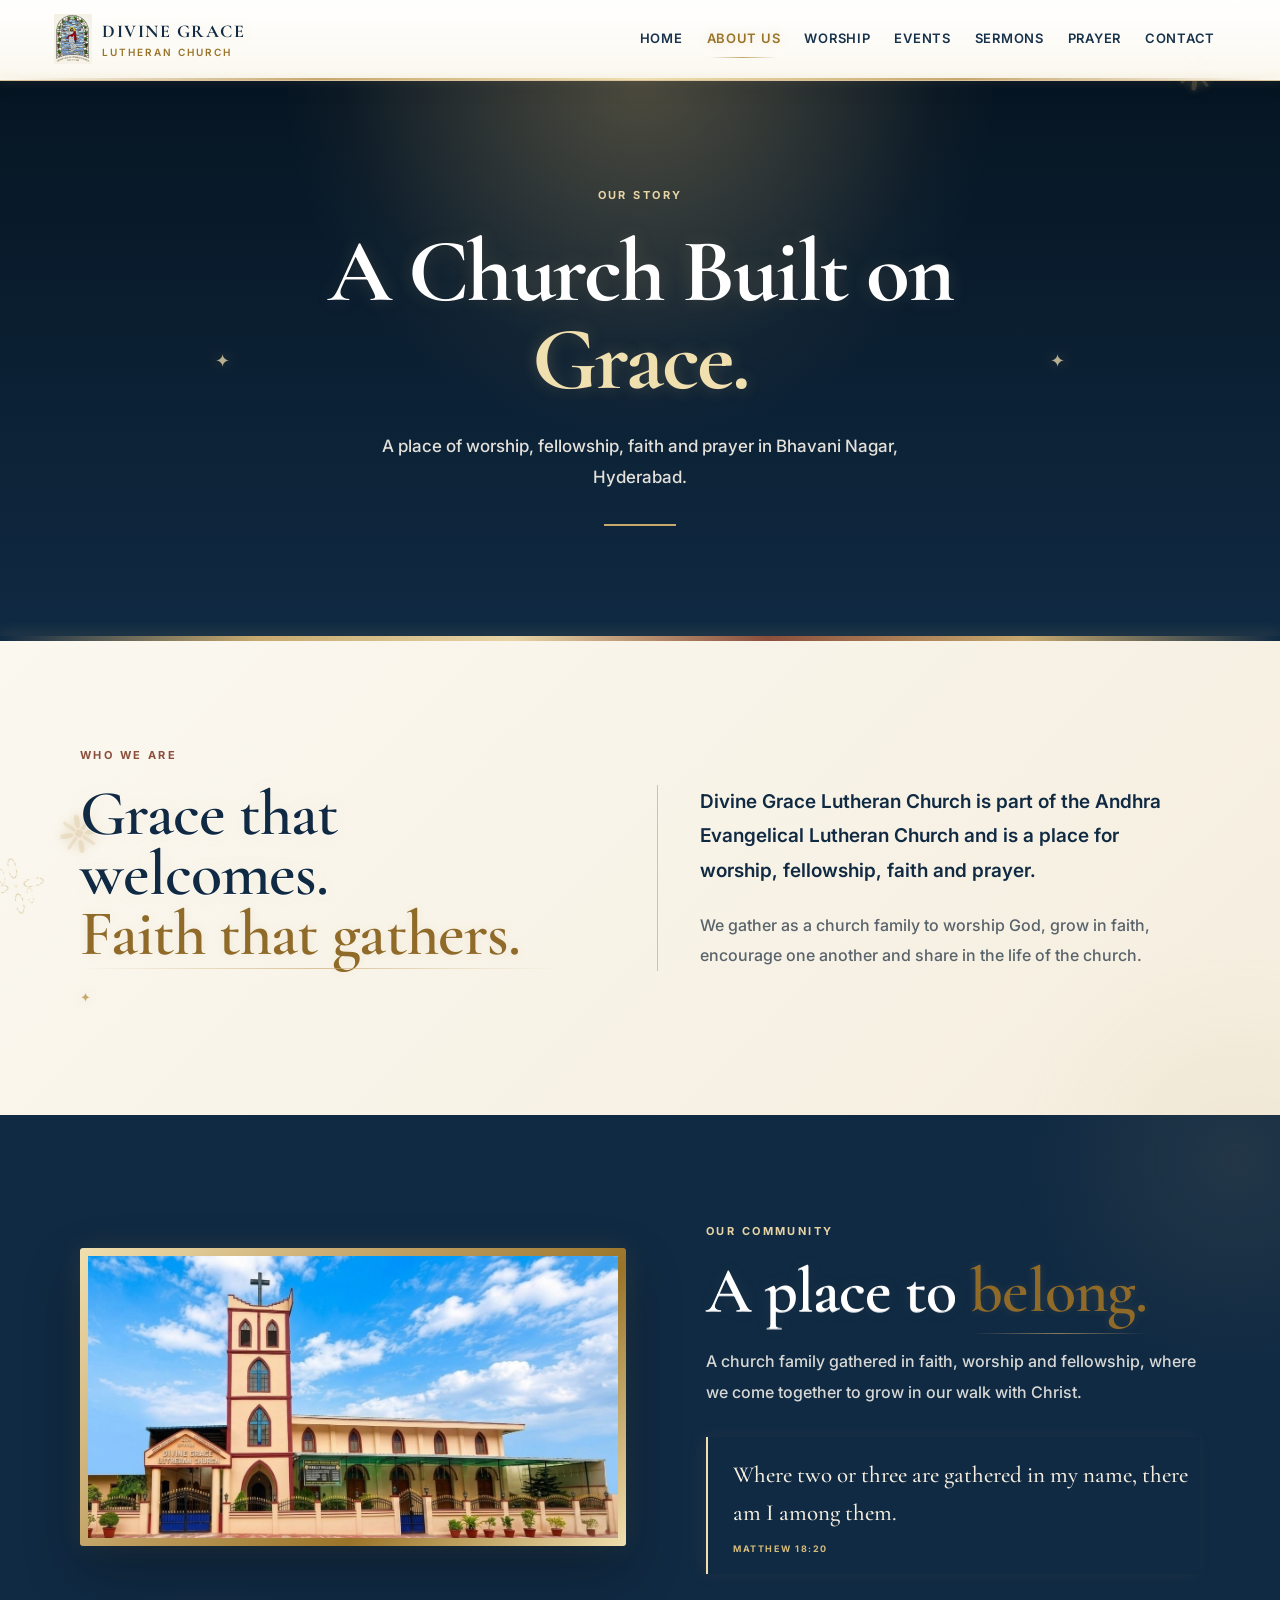
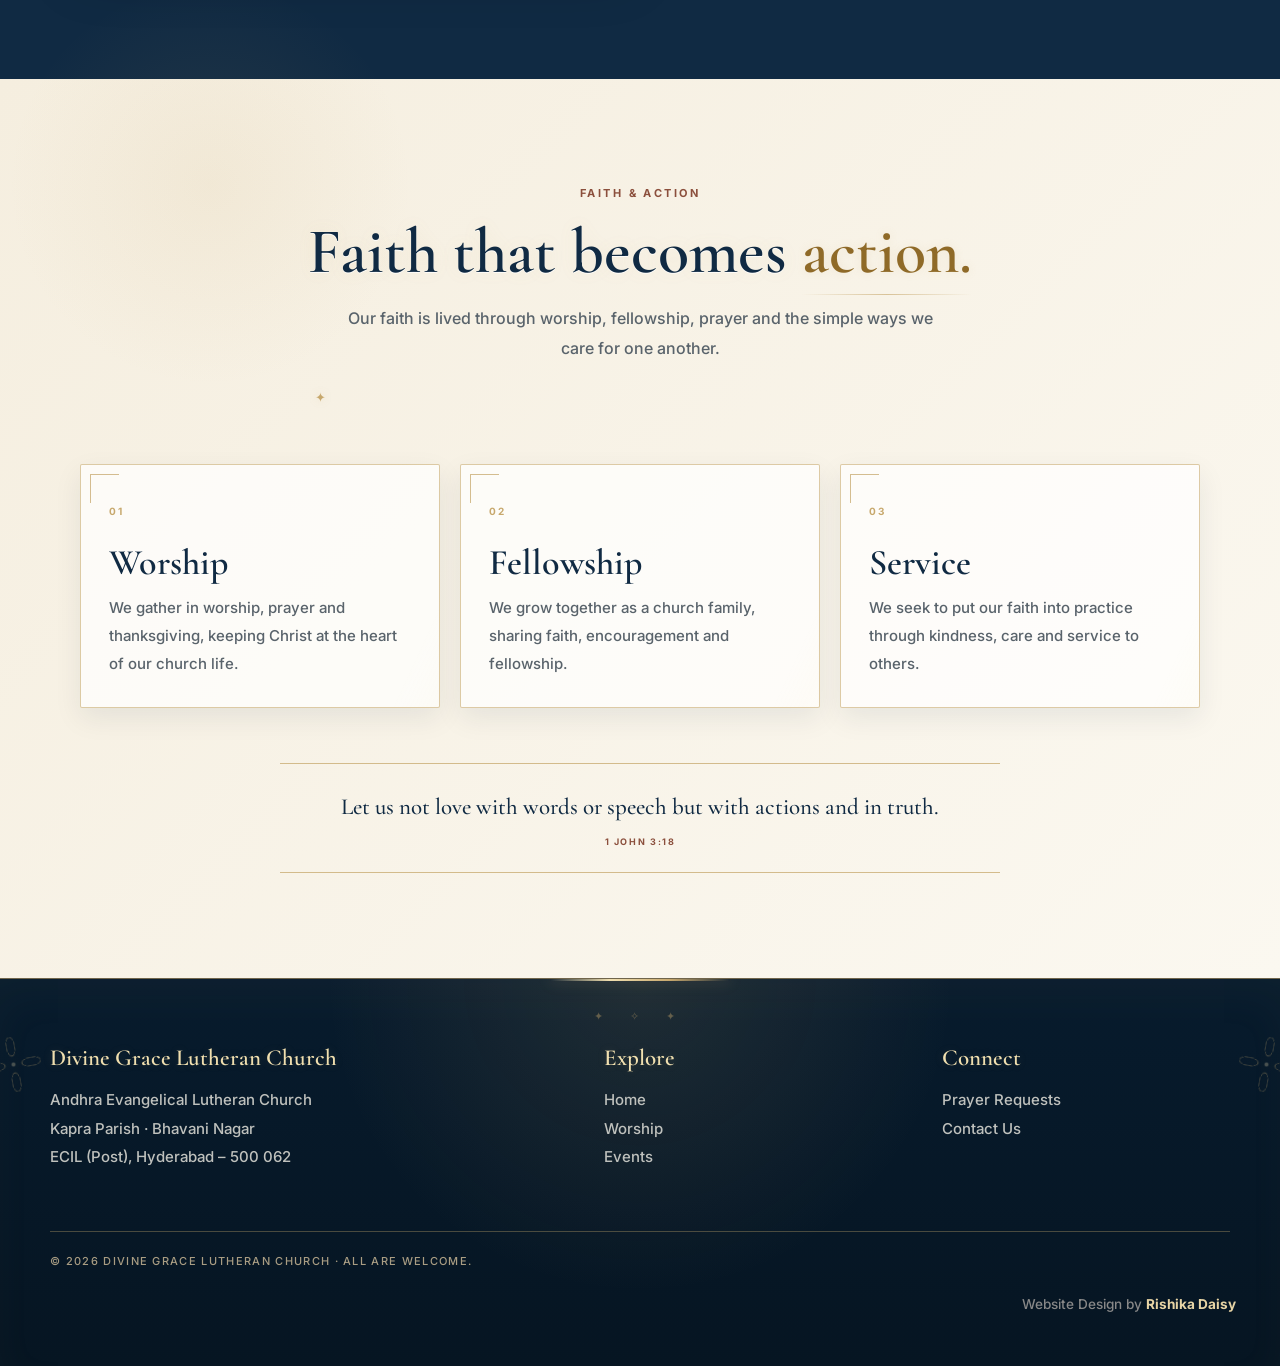
==== commit 0d222bc3: "Update about.html" ====
--- a/about.html
+++ b/about.html
@@ -14,7 +14,7 @@
 
     <a class="brand" href="index.html">
       <div class="brand-mark">
-        <img src="assets/churchlogo.jpg" alt="Divine Grace Lutheran Church Logo">
+        <img src="churchlogo.jpg" alt="Divine Grace Lutheran Church Logo">
       </div>
 
       <div class="brand-name">
@@ -106,7 +106,7 @@
 
         <div class="about2-image-frame">
           <img
-            src="assets/churchpic.jpg"
+            src="churchpic.jpg"
             alt="Divine Grace Lutheran Church"
           >
         </div>
@@ -293,4 +293,4 @@
 <script src="site.js"></script>
 
 </body>
-</html>+</html>
